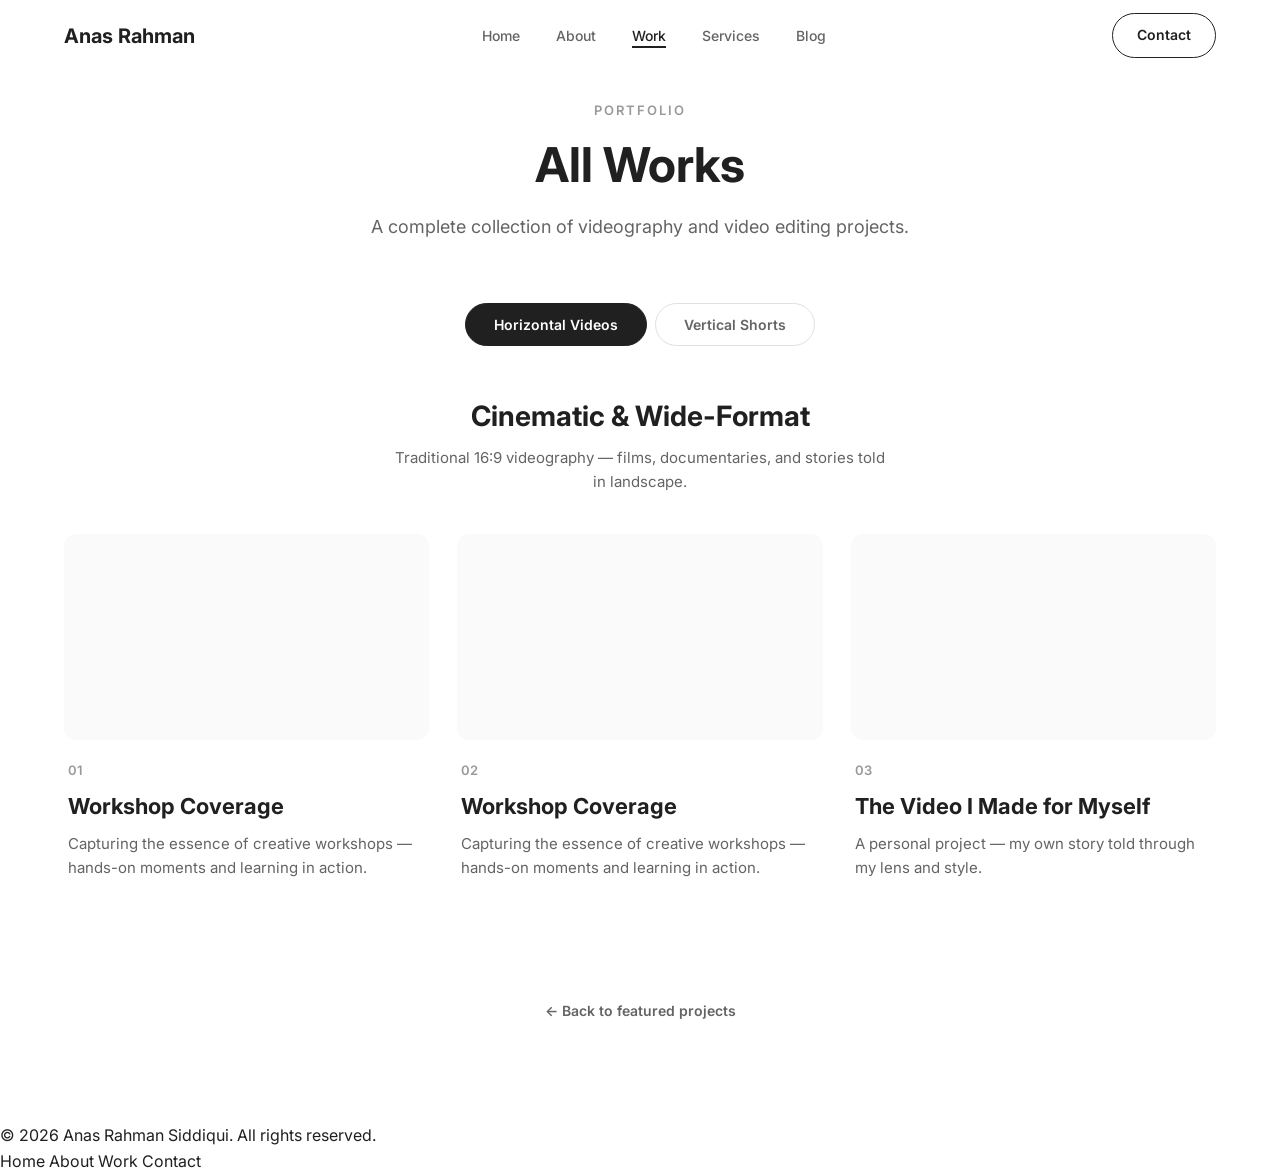
==== works.html @ f915d181 "fix: vertical shorts black bar — use exact 9:16 width from height" ====
<!DOCTYPE html>
<html lang="en">
<head>
  <meta charset="UTF-8">
  <meta name="viewport" content="width=device-width, initial-scale=1.0">
  <title>All Works — Anas Rahman Siddiqui</title>
  <meta name="description" content="Complete portfolio of Anas Rahman Siddiqui — videographer and video editor.">
  <link rel="preconnect" href="https://fonts.googleapis.com">
  <link rel="preconnect" href="https://fonts.gstatic.com" crossorigin>
  <link href="https://fonts.googleapis.com/css2?family=Inter:wght@400;500;600;700&display=swap" rel="stylesheet">
  <link rel="stylesheet" href="style.css">
  <style>
    /* Tabs */
    .works-tabs {
      display: flex;
      justify-content: center;
      gap: 8px;
      margin-bottom: 48px;
    }
    .works-tab {
      padding: 12px 28px;
      font-size: 14px;
      font-weight: 600;
      border: 1px solid var(--color-border);
      border-radius: var(--radius-pill);
      background: transparent;
      color: var(--color-secondary);
      cursor: pointer;
      transition: all var(--transition);
      font-family: var(--font-body);
    }
    .works-tab:hover {
      border-color: var(--color-primary);
      color: var(--color-primary);
    }
    .works-tab.active {
      background: var(--color-primary);
      border-color: var(--color-primary);
      color: var(--color-bg);
    }

    /* Category sections — hidden by default */
    .works-category-section {
      display: none;
    }
    .works-category-section.active {
      display: block;
    }

    /* Grid */
    .works-all-grid {
      max-width: var(--max-width);
      margin: 0 auto;
      padding: 0 24px;
      display: grid;
      grid-template-columns: repeat(3, 1fr);
      gap: 40px 28px;
      justify-items: center;
    }
    .works-all-grid .work-card {
      display: flex;
      flex-direction: column;
    }
    .works-all-grid .video-container {
      width: 100%;
    }
    .works-all-grid .video-container.video-vertical {
      width: auto;
      max-width: 100%;
    }
    .works-all-grid .video-vertical {
      max-height: 540px;
      width: calc(540px * 9 / 16);
    }
    .works-all-grid .video-vertical iframe {
      object-fit: fill !important;
      width: 100%;
    }
    .works-all-grid .video-horizontal {
      width: 100%;
    }

    /* Section header */
    .works-section-title {
      font-family: var(--font-heading);
      font-size: 28px;
      font-weight: 700;
      margin-bottom: 8px;
      text-align: center;
    }
    .works-section-desc {
      font-size: 15px;
      color: var(--color-secondary);
      margin-bottom: 40px;
      text-align: center;
      max-width: 500px;
      margin-left: auto;
      margin-right: auto;
    }

    /* Back link */
    .back-link {
      display: inline-flex;
      align-items: center;
      gap: 8px;
      font-size: 14px;
      font-weight: 600;
      color: var(--color-secondary);
      transition: color var(--transition);
    }
    .back-link:hover { color: var(--color-primary); }
    .works-back-wrapper { text-align: center; margin-top: 60px; }

    .reveal { opacity: 0; transform: translateY(24px); transition: all 0.6s ease; }
    .reveal.visible { opacity: 1; transform: translateY(0); }

    @media (max-width: 900px) {
      .works-all-grid { grid-template-columns: repeat(2, 1fr); }
    }
    @media (max-width: 560px) {
      .works-all-grid { grid-template-columns: 1fr; }
      .works-all-grid .video-vertical { max-height: 480px; width: calc(480px * 9 / 16); }
    }
  </style>
</head>
<body>

  <!-- Navigation -->
  <nav class="navbar" id="navbar">
    <div class="nav-container">
      <a href="index.html" class="logo">Anas Rahman</a>
      <ul class="nav-menu" id="navMenu">
        <li><a href="index.html#home" class="nav-link">Home</a></li>
        <li><a href="index.html#about" class="nav-link">About</a></li>
        <li><a href="index.html#works" class="nav-link active">Work</a></li>
        <li><a href="index.html#services" class="nav-link">Services</a></li>
        <li><a href="index.html#blog" class="nav-link">Blog</a></li>
      </ul>
      <a href="index.html#contact" class="nav-cta">Contact</a>
      <button class="nav-toggle" id="navToggle" aria-label="Toggle menu">
        <span></span><span></span><span></span>
      </button>
    </div>
  </nav>

  <!-- Works Page -->
  <section class="section">
    <div class="container">
      <div class="works-page-header reveal">
        <p class="section-label">Portfolio</p>
        <h2 class="section-title">All Works</h2>
        <p class="section-desc">A complete collection of videography and video editing projects.</p>
      </div>

      <!-- Tabs -->
      <div class="works-tabs reveal">
        <button class="works-tab active" data-tab="horizontal">Horizontal Videos</button>
        <button class="works-tab" data-tab="vertical">Vertical Shorts</button>
      </div>

      <!-- Category: Horizontal Videos -->
      <div class="works-category-section active" id="section-horizontal">
        <div class="works-section-title reveal">Cinematic &amp; Wide-Format</div>
        <p class="works-section-desc reveal">Traditional 16:9 videography — films, documentaries, and stories told in landscape.</p>

        <div class="works-all-grid">

          <!-- H1 — Workshop Coverage -->
          <div class="work-card reveal">
            <div class="video-container video-horizontal">
              <iframe src="https://www.youtube.com/embed/DW00xK0rSoQ?autoplay=0&rel=0" title="Workshop Coverage" frameborder="0" allow="accelerometer; autoplay; clipboard-write; encrypted-media; gyroscope; picture-in-picture" allowfullscreen></iframe>
            </div>
            <div class="work-meta">
              <p class="work-number">01</p>
              <h3 class="work-title">Workshop Coverage</h3>
              <p class="work-desc">Capturing the essence of creative workshops — hands-on moments and learning in action.</p>
            </div>
          </div>

          <!-- H2 — Workshop Coverage -->
          <div class="work-card reveal">
            <div class="video-container video-horizontal">
              <iframe src="https://www.youtube.com/embed/mkoUpYARO3Y?autoplay=0&rel=0" title="Workshop Coverage" frameborder="0" allow="accelerometer; autoplay; clipboard-write; encrypted-media; gyroscope; picture-in-picture" allowfullscreen></iframe>
            </div>
            <div class="work-meta">
              <p class="work-number">02</p>
              <h3 class="work-title">Workshop Coverage</h3>
              <p class="work-desc">Capturing the essence of creative workshops — hands-on moments and learning in action.</p>
            </div>
          </div>

          <!-- H3 — Myself -->
          <div class="work-card reveal">
            <div class="video-container video-horizontal">
              <iframe src="https://www.youtube.com/embed/28gtFXc-Je8?autoplay=0&rel=0" title="The Video I Made for Myself" frameborder="0" allow="accelerometer; autoplay; clipboard-write; encrypted-media; gyroscope; picture-in-picture" allowfullscreen></iframe>
            </div>
            <div class="work-meta">
              <p class="work-number">03</p>
              <h3 class="work-title">The Video I Made for Myself</h3>
              <p class="work-desc">A personal project — my own story told through my lens and style.</p>
            </div>
          </div>

        </div>
      </div>

      <!-- Category: Vertical Shorts -->
      <div class="works-category-section" id="section-vertical">
        <div class="works-section-title reveal">YouTube Shorts &amp; Reels</div>
        <p class="works-section-desc reveal">Quick, impactful vertical content — 9:16 format optimized for mobile and Shorts.</p>

        <div class="works-all-grid">

          <!-- S1 — Reviews Reel -->
          <div class="work-card reveal">
            <div class="video-container video-vertical">
              <iframe src="https://www.youtube.com/embed/zEVXGn4270s?autoplay=0&rel=0" title="Reviews Reel" frameborder="0" allow="accelerometer; autoplay; clipboard-write; encrypted-media; gyroscope; picture-in-picture" allowfullscreen></iframe>
            </div>
            <div class="work-meta">
              <p class="work-number">01</p>
              <h3 class="work-title">Reviews Reel</h3>
              <p class="work-desc">Quick-hit reviews — honest takes on gear, tools, and techniques in 60 seconds.</p>
            </div>
          </div>

          <!-- S2 — Reviews Reel -->
          <div class="work-card reveal">
            <div class="video-container video-vertical">
              <iframe src="https://www.youtube.com/embed/CBUQ7c25rzM?autoplay=0&rel=0" title="Reviews Reel" frameborder="0" allow="accelerometer; autoplay; clipboard-write; encrypted-media; gyroscope; picture-in-picture" allowfullscreen></iframe>
            </div>
            <div class="work-meta">
              <p class="work-number">02</p>
              <h3 class="work-title">Reviews Reel</h3>
              <p class="work-desc">Quick-hit reviews — honest takes on gear, tools, and techniques in 60 seconds.</p>
            </div>
          </div>

          <!-- S3 — Minimal Editing -->
          <div class="work-card reveal">
            <div class="video-container video-vertical">
              <iframe src="https://www.youtube.com/embed/Puwrz4b2Gc4?autoplay=0&rel=0" title="Minimal Editing" frameborder="0" allow="accelerometer; autoplay; clipboard-write; encrypted-media; gyroscope; picture-in-picture" allowfullscreen></iframe>
            </div>
            <div class="work-meta">
              <p class="work-number">03</p>
              <h3 class="work-title">Minimal Editing</h3>
              <p class="work-desc">Less is more — clean, minimal edits that let the visuals speak for themselves.</p>
            </div>
          </div>

          <!-- S4 — Minimal Editing -->
          <div class="work-card reveal">
            <div class="video-container video-vertical">
              <iframe src="https://www.youtube.com/embed/XI1FGnscoVo?autoplay=0&rel=0" title="Minimal Editing" frameborder="0" allow="accelerometer; autoplay; clipboard-write; encrypted-media; gyroscope; picture-in-picture" allowfullscreen></iframe>
            </div>
            <div class="work-meta">
              <p class="work-number">04</p>
              <h3 class="work-title">Minimal Editing</h3>
              <p class="work-desc">Less is more — clean, minimal edits that let the visuals speak for themselves.</p>
            </div>
          </div>

          <!-- S5 — Myself -->
          <div class="work-card reveal">
            <div class="video-container video-vertical">
              <iframe src="https://www.youtube.com/embed/gh7UGdHPQJs?autoplay=0&rel=0" title="The Video I Made for Myself" frameborder="0" allow="accelerometer; autoplay; clipboard-write; encrypted-media; gyroscope; picture-in-picture" allowfullscreen></iframe>
            </div>
            <div class="work-meta">
              <p class="work-number">05</p>
              <h3 class="work-title">The Video I Made for Myself</h3>
              <p class="work-desc">A personal project — my own story told through my lens and style.</p>
            </div>
          </div>

          <!-- S6 — Myself -->
          <div class="work-card reveal">
            <div class="video-container video-vertical">
              <iframe src="https://www.youtube.com/embed/VKpuMI4sp3k?autoplay=0&rel=0" title="The Video I Made for Myself" frameborder="0" allow="accelerometer; autoplay; clipboard-write; encrypted-media; gyroscope; picture-in-picture" allowfullscreen></iframe>
            </div>
            <div class="work-meta">
              <p class="work-number">06</p>
              <h3 class="work-title">The Video I Made for Myself</h3>
              <p class="work-desc">A personal project — my own story told through my lens and style.</p>
            </div>
          </div>

        </div>
      </div>

      <div class="works-back-wrapper reveal">
        <a href="index.html#works" class="back-link">← Back to featured projects</a>
      </div>
    </div>
  </section>

  <!-- Footer -->
  <footer class="footer">
    <div class="footer-container">
      <p class="footer-text">© 2026 Anas Rahman Siddiqui. All rights reserved.</p>
      <div class="footer-links">
        <a href="index.html#home">Home</a>
        <a href="index.html#about">About</a>
        <a href="index.html#works">Work</a>
        <a href="index.html#contact">Contact</a>
      </div>
    </div>
  </footer>

  <script>
    // Nav scroll effect
    const navbar = document.getElementById('navbar');
    window.addEventListener('scroll', () => {
      navbar.classList.toggle('scrolled', window.pageYOffset > 50);
    });

    // Mobile nav toggle
    const navToggle = document.getElementById('navToggle');
    const navMenu = document.getElementById('navMenu');
    if (navToggle) navToggle.addEventListener('click', () => navMenu.classList.toggle('open'));

    // Tabs
    const tabs = document.querySelectorAll('.works-tab');
    const sections = document.querySelectorAll('.works-category-section');

    tabs.forEach(tab => {
      tab.addEventListener('click', () => {
        const target = tab.getAttribute('data-tab');

        tabs.forEach(t => t.classList.remove('active'));
        tab.classList.add('active');

        sections.forEach(s => s.classList.remove('active'));
        document.getElementById('section-' + target).classList.add('active');
      });
    });

    // Scroll reveal
    const revealElements = document.querySelectorAll('.reveal');
    const revealObserver = new IntersectionObserver((entries) => {
      entries.forEach(entry => {
        if (entry.isIntersecting) entry.target.classList.add('visible');
      });
    }, { threshold: 0.1, rootMargin: '0px 0px -50px 0px' });
    revealElements.forEach(el => revealObserver.observe(el));
  </script>
</body>
</html>
---- style.css ----
/* ============================================
   DESIGN TOKENS
   ============================================ */
:root {
  --color-primary: #202020;
  --color-secondary: #646464;
  --color-muted: #999999;
  --color-border: #E0E0E0;
  --color-bg: #ffffff;
  --color-bg-alt: #FAFAFA;
  --font-heading: 'Inter', -apple-system, BlinkMacSystemFont, 'Segoe UI', sans-serif;
  --font-body: 'Inter', -apple-system, BlinkMacSystemFont, 'Segoe UI', sans-serif;
  --max-width: 1200px;
  --nav-height: 72px;
  --radius-pill: 60px;
  --radius-sm: 8px;
  --transition: 0.3s cubic-bezier(0.4, 0, 0.2, 1);
}

/* ============================================
   RESET
   ============================================ */
*, *::before, *::after {
  box-sizing: border-box;
  margin: 0;
  padding: 0;
}

html {
  scroll-behavior: smooth;
  -webkit-font-smoothing: antialiased;
  -moz-osx-font-smoothing: grayscale;
}

body {
  font-family: var(--font-body);
  font-size: 16px;
  line-height: 1.6;
  color: var(--color-primary);
  background: var(--color-bg);
}

img {
  max-width: 100%;
  height: auto;
  display: block;
}

a {
  color: inherit;
  text-decoration: none;
}

ul { list-style: none; }

/* ============================================
   UTILITY
   ============================================ */
.section {
  padding: 100px 0;
}

.section-label {
  font-size: 13px;
  font-weight: 600;
  letter-spacing: 2px;
  text-transform: uppercase;
  color: var(--color-muted);
  margin-bottom: 16px;
}

.section-title {
  font-family: var(--font-heading);
  font-size: clamp(32px, 5vw, 48px);
  font-weight: 700;
  line-height: 1.15;
  margin-bottom: 20px;
}

.section-desc {
  font-size: 18px;
  color: var(--color-secondary);
  max-width: 600px;
  line-height: 1.7;
}

/* ============================================
   BUTTONS
   ============================================ */
.btn-primary {
  display: inline-flex;
  align-items: center;
  padding: 14px 32px;
  background: var(--color-primary);
  color: var(--color-bg);
  font-family: var(--font-body);
  font-size: 15px;
  font-weight: 600;
  border: 1px solid var(--color-primary);
  border-radius: var(--radius-pill);
  cursor: pointer;
  transition: all var(--transition);
  text-decoration: none;
}

.btn-primary:hover {
  background: transparent;
  color: var(--color-primary);
}

/* ============================================
   NAVIGATION
   ============================================ */
.navbar {
  position: fixed;
  top: 0;
  left: 0;
  right: 0;
  z-index: 1000;
  height: var(--nav-height);
  background: rgba(255, 255, 255, 0.85);
  backdrop-filter: blur(20px);
  -webkit-backdrop-filter: blur(20px);
  border-bottom: 1px solid transparent;
  transition: all var(--transition);
}

.navbar.scrolled {
  border-bottom-color: var(--color-border);
  box-shadow: 0 1px 20px rgba(0, 0, 0, 0.06);
}

.nav-container {
  max-width: var(--max-width);
  margin: 0 auto;
  padding: 0 24px;
  height: 100%;
  display: flex;
  align-items: center;
  justify-content: space-between;
}

.logo {
  font-family: var(--font-heading);
  font-size: 20px;
  font-weight: 700;
  color: var(--color-primary);
}

.nav-menu {
  display: flex;
  gap: 36px;
}

.nav-link {
  font-size: 14px;
  font-weight: 500;
  color: var(--color-secondary);
  transition: color var(--transition);
  position: relative;
}

.nav-link::after {
  content: '';
  position: absolute;
  bottom: -4px;
  left: 0;
  width: 0;
  height: 2px;
  background: var(--color-primary);
  transition: width var(--transition);
}

.nav-link:hover,
.nav-link.active {
  color: var(--color-primary);
}

.nav-link.active::after,
.nav-link:hover::after {
  width: 100%;
}

.nav-cta {
  font-size: 14px;
  font-weight: 600;
  padding: 10px 24px;
  border: 1px solid var(--color-primary);
  border-radius: var(--radius-pill);
  transition: all var(--transition);
}

.nav-cta:hover {
  background: var(--color-primary);
  color: var(--color-bg);
}

.nav-toggle {
  display: none;
  flex-direction: column;
  gap: 5px;
  cursor: pointer;
  background: none;
  border: none;
  padding: 4px;
}

.nav-toggle span {
  width: 24px;
  height: 2px;
  background: var(--color-primary);
  transition: all var(--transition);
}

@media (max-width: 768px) {
  .nav-menu {
    display: none;
    position: absolute;
    top: var(--nav-height);
    left: 0;
    right: 0;
    flex-direction: column;
    background: var(--color-bg);
    padding: 24px;
    gap: 20px;
    border-bottom: 1px solid var(--color-border);
  }

  .nav-menu.open {
    display: flex;
  }

  .nav-toggle {
    display: flex;
  }
}

/* ============================================
   HERO
   ============================================ */
.hero {
  padding-top: calc(var(--nav-height) + 60px);
  padding-bottom: 80px;
}

.hero-container {
  max-width: var(--max-width);
  margin: 0 auto;
  padding: 0 24px;
  display: grid;
  grid-template-columns: 1fr 1fr;
  gap: 60px;
  align-items: center;
}

.hero-label {
  font-size: 13px;
  font-weight: 600;
  letter-spacing: 2px;
  text-transform: uppercase;
  color: var(--color-muted);
  margin-bottom: 24px;
}

.hero-title {
  font-family: var(--font-heading);
  font-size: clamp(36px, 5.5vw, 60px);
  font-weight: 700;
  line-height: 1.1;
  margin-bottom: 24px;
}

.hero-subtitle {
  font-size: 18px;
  color: var(--color-secondary);
  line-height: 1.7;
  max-width: 480px;
  margin-bottom: 36px;
}

.hero-visual {
  position: relative;
}

.hero-image-wrapper {
  border-radius: 16px;
  overflow: hidden;
  aspect-ratio: 4/5;
  position: relative;
}

.hero-image-wrapper img {
  width: 100%;
  height: 100%;
  object-fit: cover;
}

.social-proof {
  display: flex;
  align-items: center;
  gap: 16px;
  margin-top: 24px;
}

.avatars {
  display: flex;
}

.avatars img {
  width: 40px;
  height: 40px;
  border-radius: 50%;
  border: 3px solid var(--color-bg);
  margin-left: -12px;
  object-fit: cover;
}

.avatars img:first-child {
  margin-left: 0;
}

.proof-text {
  font-size: 14px;
  color: var(--color-secondary);
  font-weight: 500;
}

@media (max-width: 900px) {
  .hero-container {
    grid-template-columns: 1fr;
    gap: 40px;
  }

  .hero-visual {
    order: -1;
    max-width: 400px;
    margin: 0 auto;
  }
}

/* ============================================
   ABOUT
   ============================================ */
.about {
  background: var(--color-bg-alt);
}

.about-container {
  max-width: var(--max-width);
  margin: 0 auto;
  padding: 0 24px;
  display: grid;
  grid-template-columns: 1fr;
  gap: 40px;
  align-items: center;
  text-align: center;
}

.about-content {
  max-width: 800px;
  margin: 0 auto;
}

.about-stats {
  display: flex;
  gap: 48px;
  margin-top: 40px;
  padding-top: 40px;
  border-top: 1px solid var(--color-border);
  justify-content: center;
}

.stat-number {
  font-family: var(--font-heading);
  font-size: 40px;
  font-weight: 700;
  line-height: 1;
}

.stat-label {
  font-size: 14px;
  color: var(--color-secondary);
  margin-top: 6px;
}

@media (max-width: 900px) {
  .about-container {
    grid-template-columns: 1fr;
    gap: 40px;
  }

  .about-stats {
    gap: 24px;
  }
}

@media (max-width: 500px) {
  .about-stats {
    flex-direction: column;
    align-items: center;
  }
}

/* ============================================
   WORKS / PROJECTS
   ============================================ */
.works {
  padding: 100px 0;
}

.works-header {
  max-width: var(--max-width);
  margin: 0 auto;
  padding: 0 24px;
  display: flex;
  justify-content: space-between;
  align-items: flex-end;
  margin-bottom: 60px;
}

.works-featured {
  max-width: var(--max-width);
  margin: 0 auto;
  padding: 0 24px;
  display: flex;
  flex-direction: column;
  gap: 32px;
}

/* Row: two horizontal videos side by side */
.work-row-horizontal {
  display: grid;
  grid-template-columns: 1fr 1fr;
  gap: 32px;
}

/* Row: two vertical shorts side by side, same height */
.work-row-vertical {
  display: flex;
  justify-content: center;
  align-items: flex-start;
  gap: 32px;
  flex-wrap: wrap;
}

.work-row-vertical .work-card {
  display: flex;
  flex-direction: column;
  flex: 0 0 auto;
}

/* Ensure both vertical shorts are the same height */
.work-row-vertical .video-vertical {
  max-height: 500px;
  width: calc(500px * 9 / 16);
}

.work-row-vertical .work-meta {
  flex: 1;
  display: flex;
  flex-direction: column;
  justify-content: flex-start;
}

@media (max-width: 900px) {
  .work-row-horizontal {
    grid-template-columns: 1fr;
  }

  .work-row-vertical {
    flex-direction: column;
    align-items: center;
  }

  .work-row-vertical .video-vertical {
    max-height: 460px;
    width: calc(460px * 9 / 16);
  }
}

.work-card {
  cursor: default;
  transition: transform var(--transition);
}

.work-card:hover {
  transform: translateY(-4px);
}

.video-container {
  position: relative;
  border-radius: 12px;
  overflow: hidden;
  background: var(--color-bg-alt);
  margin-bottom: 20px;
}

.video-container video {
  width: 100%;
  height: 100%;
  object-fit: cover;
  border: none;
  display: block;
}

/* Horizontal video — 16:9 */
.video-horizontal {
  aspect-ratio: 16 / 9;
  width: 100%;
}

.video-horizontal iframe {
  width: 100%;
  height: 100%;
  object-fit: cover;
  border: none;
  display: block;
}

/* Vertical Short — 9:16 exact, no black bars */
.video-vertical {
  position: relative;
  max-height: 540px;
  width: calc(540px * 9 / 16);
  margin-left: auto;
  margin-right: auto;
}

.video-vertical iframe {
  width: 100%;
  height: 100%;
  object-fit: fill !important;
  border: none;
  display: block;
}

.work-meta {
  padding: 0 4px;
}

.work-number {
  font-size: 13px;
  font-weight: 600;
  color: var(--color-muted);
  margin-bottom: 8px;
}

.work-title {
  font-family: var(--font-heading);
  font-size: 22px;
  font-weight: 700;
  margin-bottom: 8px;
}

.work-desc {
  font-size: 15px;
  color: var(--color-secondary);
  line-height: 1.6;
}

.work-link {
  display: inline-flex;
  align-items: center;
  gap: 6px;
  font-size: 14px;
  font-weight: 600;
  transition: gap var(--transition);
}

.work-link:hover {
  gap: 12px;
}

@media (max-width: 768px) {
  .works-featured {
    grid-template-columns: 1fr;
  }

  .works-header {
    flex-direction: column;
    align-items: flex-start;
    gap: 16px;
  }

  .video-vertical {
    max-height: 460px;
    min-width: 240px;
  }
}

/* ============================================
   WORKS PAGE (all projects)
   ============================================ */
.works-page-header {
  text-align: center;
  margin-bottom: 60px;
}

.works-page-header .section-desc {
  margin: 0 auto;
}

.works-all-grid {
  max-width: var(--max-width);
  margin: 0 auto;
  padding: 0 24px;
  display: grid;
  grid-template-columns: repeat(3, 1fr);
  gap: 40px 28px;
}

.works-all-grid .work-card {
  display: flex;
  flex-direction: column;
}

.works-all-grid .video-container {
  width: 100%;
}

.works-all-grid .video-vertical {
  max-height: 480px;
  min-width: 220px;
}

.back-link {
  display: inline-flex;
  align-items: center;
  gap: 8px;
  font-size: 14px;
  font-weight: 600;
  margin-top: 60px;
  color: var(--color-secondary);
  transition: color var(--transition);
}

.back-link:hover {
  color: var(--color-primary);
}

.works-back-wrapper {
  text-align: center;
}

@media (max-width: 900px) {
  .works-all-grid {
    grid-template-columns: repeat(2, 1fr);
  }
}

@media (max-width: 560px) {
  .works-all-grid {
    grid-template-columns: 1fr;
  }

  .works-all-grid .video-vertical {
    max-height: 420px;
    min-width: 200px;
  }
}

/* ============================================
   SERVICES
   ============================================ */
.services {
  background: var(--color-bg-alt);
  padding: 100px 0;
}

.services-header {
  max-width: var(--max-width);
  margin: 0 auto;
  padding: 0 24px;
  text-align: center;
  margin-bottom: 60px;
}

.services-header .section-desc {
  margin: 0 auto;
}

.services-grid {
  max-width: var(--max-width);
  margin: 0 auto;
  padding: 0 24px;
  display: grid;
  grid-template-columns: repeat(4, 1fr);
  gap: 24px;
}

.service-card {
  padding: 36px 28px;
  border: 1px solid var(--color-border);
  border-radius: 16px;
  transition: all var(--transition);
}

.service-card:hover {
  border-color: var(--color-primary);
  box-shadow: 0 4px 24px rgba(0, 0, 0, 0.06);
}

.service-number {
  font-family: var(--font-heading);
  font-size: 14px;
  font-weight: 700;
  color: var(--color-muted);
  margin-bottom: 20px;
}

.service-title {
  font-family: var(--font-heading);
  font-size: 20px;
  font-weight: 700;
  margin-bottom: 12px;
}

.service-desc {
  font-size: 14px;
  color: var(--color-secondary);
  line-height: 1.7;
}

@media (max-width: 900px) {
  .services-grid {
    grid-template-columns: repeat(2, 1fr);
  }
}

@media (max-width: 500px) {
  .services-grid {
    grid-template-columns: 1fr;
  }
/* ============================================
   CHANNELS
   ============================================ */
.channels {
  padding: 100px 0;
}

.channels-header {
  max-width: var(--max-width);
  margin: 0 auto;
  padding: 0 24px;
  text-align: center;
  margin-bottom: 60px;
}

.channels-header .section-desc {
  margin: 0 auto;
}

.channels-grid {
  max-width: var(--max-width);
  margin: 0 auto;
  padding: 0 24px;
  display: grid;
  grid-template-columns: repeat(3, 1fr);
  gap: 28px;
}

.channel-card {
  display: block;
  padding: 36px 28px;
  border: 1px solid var(--color-border);
  border-radius: 16px;
  text-align: center;
  transition: all 0.35s cubic-bezier(0.25, 0.46, 0.45, 0.94);
  cursor: pointer;
  text-decoration: none;
  color: inherit;
}

.channel-card:hover {
  transform: translateY(-8px);
  box-shadow: 0 20px 50px rgba(0, 0, 0, 0.1);
  border-color: var(--color-primary);
}

.channel-icon {
  font-size: 40px;
  margin-bottom: 20px;
  line-height: 1;
}

.channel-title {
  font-family: var(--font-heading);
  font-size: 20px;
  font-weight: 700;
  margin-bottom: 10px;
}

.channel-desc {
  font-size: 14px;
  color: var(--color-secondary);
  line-height: 1.6;
}

@media (max-width: 900px) {
  .channels-grid {
    grid-template-columns: 1fr;
    max-width: 480px;
    margin: 0 auto;
  }
}

/* ============================================
   CONTACT
   ============================================ */
.contact {
  background: var(--color-bg-alt);
  padding: 100px 0;
}

.contact-container {
  max-width: var(--max-width);
  margin: 0 auto;
  padding: 0 24px;
  display: grid;
  grid-template-columns: 1fr 1fr;
  gap: 80px;
  align-items: center;
}

.contact-info h2 {
  font-family: var(--font-heading);
  font-size: clamp(32px, 4vw, 44px);
  font-weight: 700;
  line-height: 1.2;
  margin-bottom: 24px;
}

.contact-details {
  margin-top: 40px;
  display: flex;
  flex-direction: column;
  gap: 20px;
}

.contact-item {
  display: flex;
  align-items: center;
  gap: 16px;
}

.contact-icon {
  width: 44px;
  height: 44px;
  border-radius: 50%;
  background: var(--color-primary);
  color: var(--color-bg);
  display: flex;
  align-items: center;
  justify-content: center;
  font-size: 18px;
  flex-shrink: 0;
}

.contact-text {
  font-size: 15px;
  color: var(--color-secondary);
}

.contact-form {
  display: flex;
  flex-direction: column;
  gap: 20px;
}

.form-input {
  padding: 16px 24px;
  border: 1px solid var(--color-border);
  border-radius: var(--radius-pill);
  font-family: var(--font-body);
  font-size: 15px;
  background: var(--color-bg);
  transition: border-color var(--transition);
  outline: none;
}

.form-input:focus {
  border-color: var(--color-primary);
}

.form-textarea {
  border-radius: 24px;
  resize: vertical;
  min-height: 120px;
}

@media (max-width: 900px) {
  .contact-container {
    grid-template-columns: 1fr;
    gap: 40px;
  }
}

/* ============================================
   FOOTER
   ============================================ */
.footer {
  padding: 40px 0;
  border-top: 1px solid var(--color-border);
}

.footer-container {
  max-width: var(--max-width);
  margin: 0 auto;
  padding: 0 24px;
  display: flex;
  justify-content: space-between;
  align-items: center;
}

.footer-text {
  font-size: 14px;
  color: var(--color-muted);
}

.footer-links {
  display: flex;
  gap: 24px;
}

.footer-links a {
  font-size: 14px;
  color: var(--color-secondary);
  transition: color var(--transition);
}

.footer-links a:hover {
  color: var(--color-primary);
}

/* ============================================
   VIDEO MODAL
   ============================================ */
.video-modal {
  position: fixed;
  inset: 0;
  z-index: 9999;
  background: rgba(0, 0, 0, 0.9);
  display: flex;
  align-items: center;
  justify-content: center;
  opacity: 0;
  visibility: hidden;
  transition: all 0.3s ease;
}

.video-modal.open {
  opacity: 1;
  visibility: visible;
}

.video-modal-content {
  width: 90%;
  max-width: 900px;
  aspect-ratio: 16/9;
  position: relative;
}

.video-modal-content iframe {
  width: 100%;
  height: 100%;
  border: none;
  border-radius: 8px;
}

.video-modal-close {
  position: absolute;
  top: -44px;
  right: 0;
  background: none;
  border: none;
  color: white;
  font-size: 28px;
  cursor: pointer;
  padding: 8px;
  line-height: 1;
}

.video-modal-close:hover {
  opacity: 0.7;
}

/* ============================================
   SCROLL ANIMATION SYSTEM
   ============================================ */

/* Base reveal — opacity only (bidirectional) */
.reveal {
  opacity: 0;
  transition: opacity 0.9s cubic-bezier(0.25, 0.46, 0.45, 0.94);
}

.reveal.visible {
  opacity: 1;
}

/* Fade from left — opacity only */
.reveal-left {
  opacity: 0;
  transition: opacity 0.9s cubic-bezier(0.25, 0.46, 0.45, 0.94);
}

.reveal-left.visible {
  opacity: 1;
}

/* Fade from right — opacity only */
.reveal-right {
  opacity: 0;
  transition: opacity 0.9s cubic-bezier(0.25, 0.46, 0.45, 0.94);
}

.reveal-right.visible {
  opacity: 1;
}

/* Scale up — for work cards */
.reveal-scale {
  opacity: 0;
  transform: scale(0.85) translateY(30px);
  transition: opacity 0.8s cubic-bezier(0.25, 0.46, 0.45, 0.94),
              transform 0.8s cubic-bezier(0.25, 0.46, 0.45, 0.94);
}

.reveal-scale.visible {
  opacity: 1;
  transform: scale(1) translateY(0);
}

/* Blur reveal — for text sections */
.reveal-blur {
  opacity: 0;
  filter: blur(12px);
  transform: translateY(20px);
  transition: opacity 1s cubic-bezier(0.25, 0.46, 0.45, 0.94),
              filter 1s cubic-bezier(0.25, 0.46, 0.45, 0.94),
              transform 1s cubic-bezier(0.25, 0.46, 0.45, 0.94);
}

.reveal-blur.visible {
  opacity: 1;
  filter: blur(0);
  transform: translateY(0);
}

/* Rotate reveal — for service cards */
.reveal-rotate {
  opacity: 0;
  transform: perspective(800px) rotateX(10deg) translateY(40px);
  transition: opacity 0.8s cubic-bezier(0.25, 0.46, 0.45, 0.94),
              transform 0.8s cubic-bezier(0.25, 0.46, 0.45, 0.94);
}

.reveal-rotate.visible {
  opacity: 1;
  transform: perspective(800px) rotateX(0) translateY(0);
}

/* Stagger delay utility */
.delay-1 { transition-delay: 0.1s; }
.delay-2 { transition-delay: 0.2s; }
.delay-3 { transition-delay: 0.3s; }
.delay-4 { transition-delay: 0.4s; }
.delay-5 { transition-delay: 0.5s; }
.delay-6 { transition-delay: 0.6s; }

/* ============================================
   PARALLAX
   ============================================ */
.parallax-section {
  position: relative;
  overflow: hidden;
}

.parallax-bg {
  position: absolute;
  inset: 0;
}

/* Hero parallax floating shapes — disabled, no motion */
.hero-parallax-shapes {
  position: absolute;
  inset: 0;
  pointer-events: none;
  overflow: hidden;
  display: none;
}

.hero-shape {
  position: absolute;
  border-radius: 50%;
  opacity: 0.03;
  background: var(--color-primary);
}

.hero-shape-1 {
  width: 500px;
  height: 500px;
  top: -150px;
  right: -150px;
}

.hero-shape-2 {
  width: 350px;
  height: 350px;
  bottom: -80px;
  left: -100px;
}

.hero-shape-3 {
  width: 250px;
  height: 250px;
  top: 30%;
  right: 15%;
}

.hero-shape-4 {
  width: 180px;
  height: 180px;
  bottom: 20%;
  left: 30%;
}

/* ============================================
   SMOOTH SECTION TRANSITIONS
   ============================================ */
.section {
  position: relative;
}

/* About section subtle parallax image */
.about-image-wrapper {
  overflow: hidden;
  border-radius: 16px;
}

.about-image-wrapper img {
  transition: transform 0.15s linear;
}

/* Work card hover lift */
.work-card {
  transition: transform 0.35s cubic-bezier(0.25, 0.46, 0.45, 0.94),
              box-shadow 0.35s cubic-bezier(0.25, 0.46, 0.45, 0.94);
}

.work-card:hover {
  transform: translateY(-10px);
  box-shadow: 0 20px 50px rgba(0, 0, 0, 0.1);
}

/* Service card hover */
.service-card {
  transition: all 0.35s cubic-bezier(0.25, 0.46, 0.45, 0.94);
}

.service-card:hover {
  transform: translateY(-6px);
  box-shadow: 0 12px 36px rgba(0, 0, 0, 0.08);
  border-color: var(--color-primary);
}

/* Navbar hide/show on scroll */
.navbar {
  transition: transform 0.4s cubic-bezier(0.25, 0.46, 0.45, 0.94),
              background 0.3s ease,
              border-color 0.3s ease,
              box-shadow 0.3s ease;
}

.navbar.hidden {
  transform: translateY(-100%);
}

/* Scroll progress bar */
.scroll-progress {
  position: fixed;
  top: 0;
  left: 0;
  height: 2px;
  background: linear-gradient(90deg, var(--color-primary), #555);
  z-index: 10001;
  transition: width 0.1s linear;
  width: 0%;
}

/* Magnetic hover effect on CTA buttons */
.btn-primary,
.btn-outline {
  transition: all 0.3s cubic-bezier(0.25, 0.46, 0.45, 0.94);
}

.btn-primary:hover {
  transform: translateY(-3px);
  box-shadow: 0 10px 30px rgba(32, 32, 32, 0.2);
}

.btn-outline:hover {
  transform: translateY(-3px);
}

/* Contact form input focus animation */
.form-input {
  transition: border-color 0.3s ease, box-shadow 0.3s ease, transform 0.3s ease;
}

.form-input:focus {
  border-color: var(--color-primary);
  box-shadow: 0 0 0 4px rgba(32, 32, 32, 0.06);
  transform: translateY(-2px);
}

/* Footer link animation */
.footer-links a {
  position: relative;
  display: inline-block;
  transition: transform 0.3s ease;
}

.footer-links a:hover {
  transform: translateX(4px);
}

.footer-links a::after {
  content: '';
  position: absolute;
  bottom: -2px;
  left: 0;
  width: 0;
  height: 1px;
  background: var(--color-primary);
  transition: width 0.3s ease;
}

.footer-links a:hover::after {
  width: 100%;
}

/* Section divider animation */
.section-divider {
  width: 0;
  height: 1px;
  background: var(--color-border);
  margin: 0 auto;
  transition: width 1.2s cubic-bezier(0.25, 0.46, 0.45, 0.94);
}

.section-divider.visible {
  width: 80px;
}

/* Blog card hover */
.blog-card {
  transition: transform 0.35s cubic-bezier(0.25, 0.46, 0.45, 0.94),
              box-shadow 0.35s cubic-bezier(0.25, 0.46, 0.45, 0.94);
}

.blog-card:hover {
  transform: translateY(-6px);
  box-shadow: 0 16px 40px rgba(0, 0, 0, 0.08);
}

/* Stat counter animation */
.stat-number {
  display: inline-block;
  transition: transform 0.5s cubic-bezier(0.25, 0.46, 0.45, 0.94);
}

.stat:hover .stat-number {
  transform: scale(1.05);
}
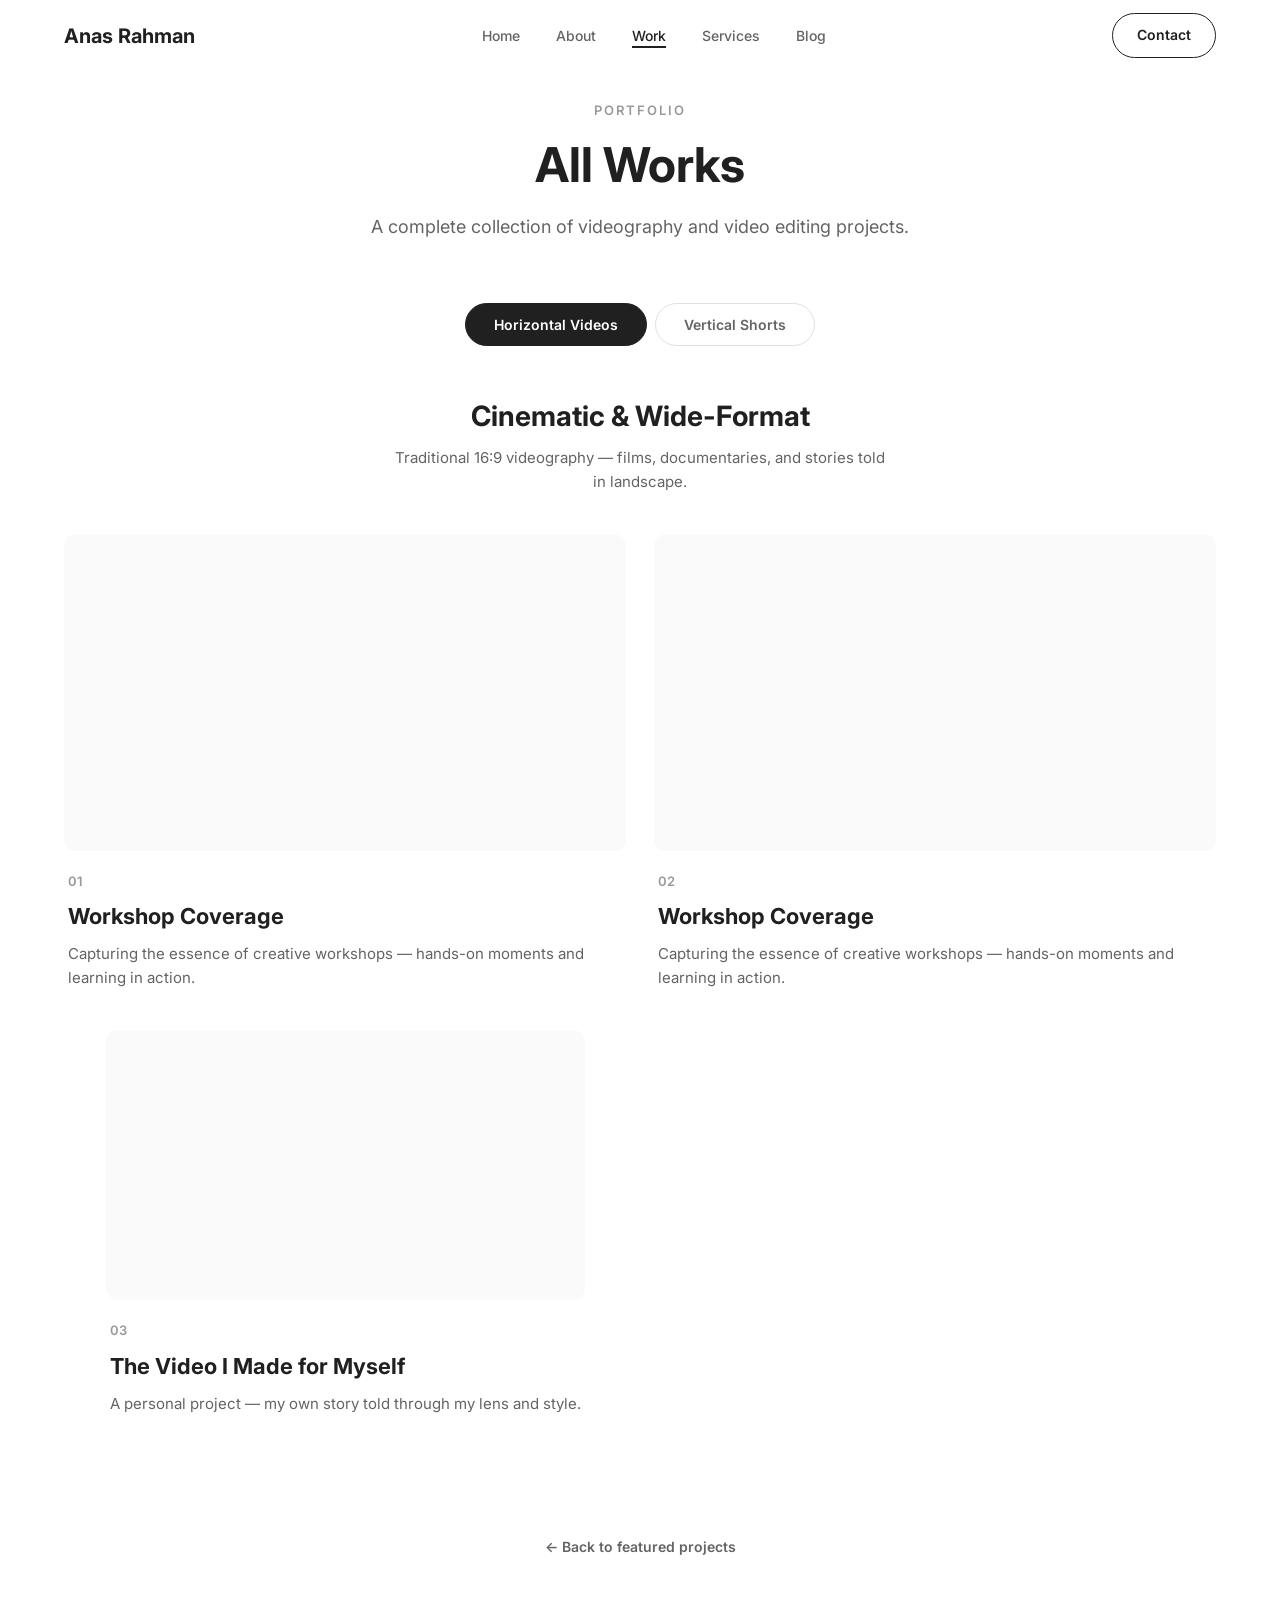
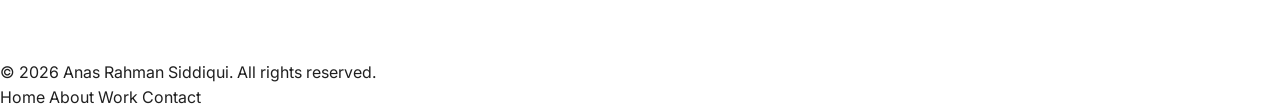
==== commit aace1666: "fix: works page shorts — fixed 304px width, align-items start, flex shrink 0" ====
--- a/works.html
+++ b/works.html
@@ -53,9 +53,10 @@
       margin: 0 auto;
       padding: 0 24px;
       display: grid;
-      grid-template-columns: repeat(3, 1fr);
+      grid-template-columns: repeat(2, 1fr);
       gap: 40px 28px;
       justify-items: center;
+      align-items: start;
     }
     .works-all-grid .work-card {
       display: flex;
@@ -65,16 +66,25 @@
       width: 100%;
     }
     .works-all-grid .video-container.video-vertical {
-      width: auto;
+      width: 304px;
       max-width: 100%;
+      height: 540px;
+      flex: 0 0 304px;
+    }
+    .works-all-grid .video-container.video-vertical iframe {
+      width: 100%;
+      height: 100%;
+      object-fit: fill;
     }
     .works-all-grid .video-vertical {
-      max-height: 540px;
+      height: 540px;
       width: calc(540px * 9 / 16);
+      flex-shrink: 0;
     }
     .works-all-grid .video-vertical iframe {
-      object-fit: fill !important;
+      object-fit: fill;
       width: 100%;
+      height: 100%;
     }
     .works-all-grid .video-horizontal {
       width: 100%;
@@ -114,12 +124,13 @@
     .reveal { opacity: 0; transform: translateY(24px); transition: all 0.6s ease; }
     .reveal.visible { opacity: 1; transform: translateY(0); }
 
-    @media (max-width: 900px) {
-      .works-all-grid { grid-template-columns: repeat(2, 1fr); }
-    }
-    @media (max-width: 560px) {
+    @media (max-width: 700px) {
       .works-all-grid { grid-template-columns: 1fr; }
-      .works-all-grid .video-vertical { max-height: 480px; width: calc(480px * 9 / 16); }
+      .works-all-grid .video-container.video-vertical {
+        height: 480px;
+        width: 270px;
+        flex: 0 0 270px;
+      }
     }
   </style>
 </head>
--- a/style.css
+++ b/style.css
@@ -451,7 +451,7 @@
 
 /* Ensure both vertical shorts are the same height */
 .work-row-vertical .video-vertical {
-  max-height: 500px;
+  height: 500px;
   width: calc(500px * 9 / 16);
 }
 
@@ -473,7 +473,7 @@
   }
 
   .work-row-vertical .video-vertical {
-    max-height: 460px;
+    height: 460px;
     width: calc(460px * 9 / 16);
   }
 }
@@ -520,16 +520,17 @@
 /* Vertical Short — 9:16 exact, no black bars */
 .video-vertical {
   position: relative;
-  max-height: 540px;
+  height: 540px;
   width: calc(540px * 9 / 16);
   margin-left: auto;
   margin-right: auto;
+  flex-shrink: 0;
 }
 
 .video-vertical iframe {
   width: 100%;
   height: 100%;
-  object-fit: fill !important;
+  object-fit: fill;
   border: none;
   display: block;
 }
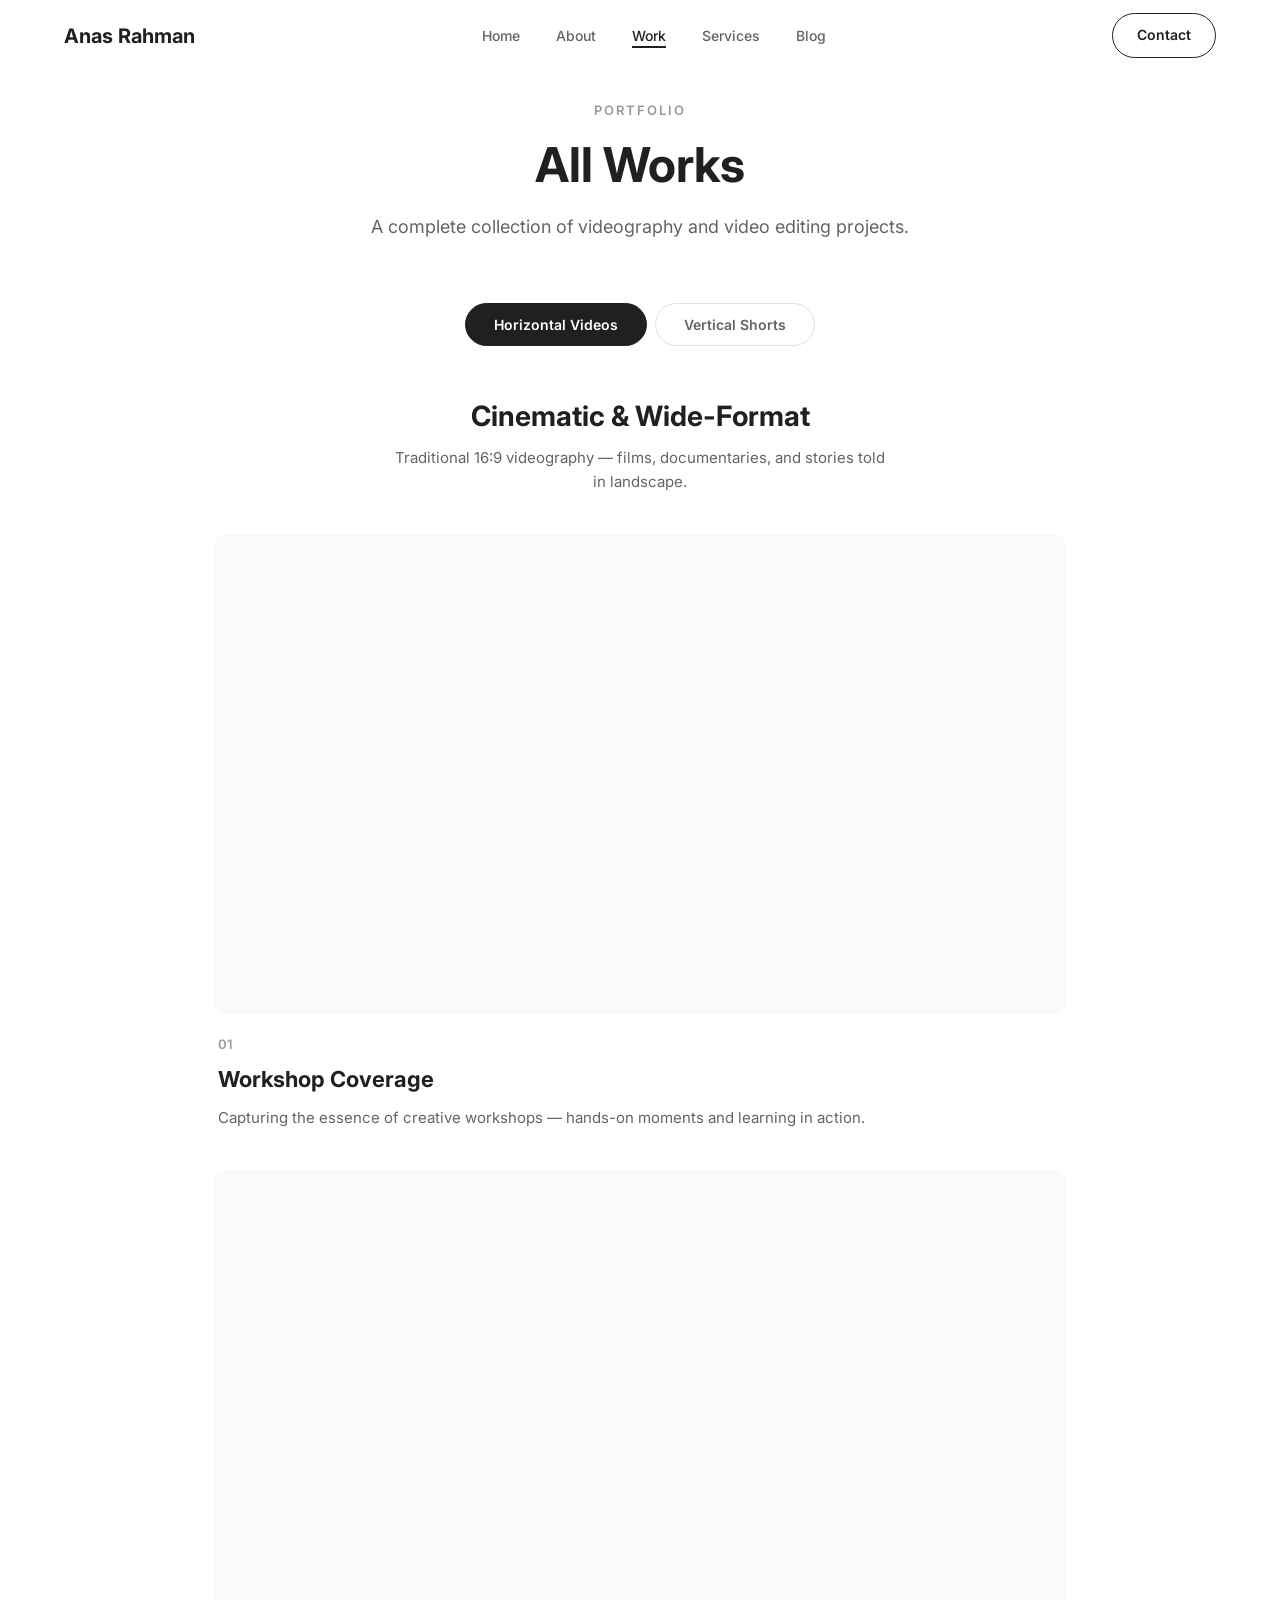
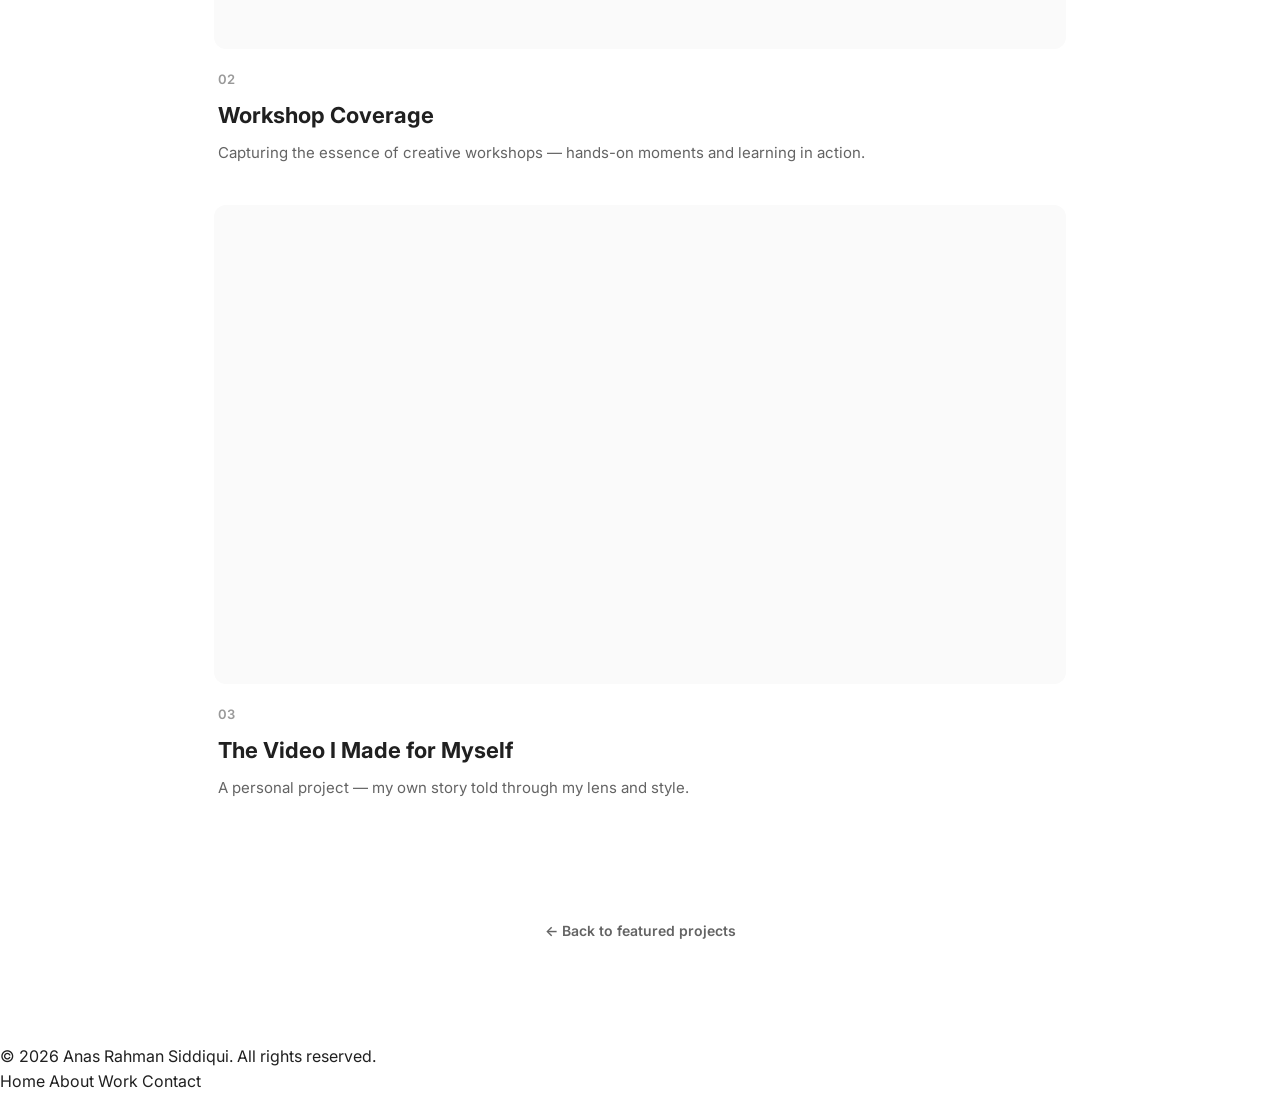
==== commit daf9057a: "fix: horizontal videos full-width, separate from vertical grid" ====
--- a/works.html
+++ b/works.html
@@ -47,7 +47,7 @@
       display: block;
     }
 
-    /* Grid */
+    /* Grid — default 2 columns for vertical shorts */
     .works-all-grid {
       max-width: var(--max-width);
       margin: 0 auto;
@@ -58,34 +58,26 @@
       justify-items: center;
       align-items: start;
     }
+    .works-all-horizontal {
+      grid-template-columns: 1fr;
+      max-width: 900px;
+    }
     .works-all-grid .work-card {
       display: flex;
       flex-direction: column;
+      width: 100%;
+    }
+    .works-all-horizontal .work-card {
+      width: 100%;
     }
     .works-all-grid .video-container {
+      /* width set per video type */
+    }
+    .works-all-grid .video-container.video-horizontal {
       width: 100%;
     }
-    .works-all-grid .video-container.video-vertical {
-      width: 304px;
-      max-width: 100%;
-      height: 540px;
-      flex: 0 0 304px;
-    }
-    .works-all-grid .video-container.video-vertical iframe {
-      width: 100%;
-      height: 100%;
-      object-fit: fill;
-    }
-    .works-all-grid .video-vertical {
-      height: 540px;
-      width: calc(540px * 9 / 16);
-      flex-shrink: 0;
-    }
-    .works-all-grid .video-vertical iframe {
-      object-fit: fill;
-      width: 100%;
-      height: 100%;
-    }
+
+
     .works-all-grid .video-horizontal {
       width: 100%;
     }
@@ -124,14 +116,7 @@
     .reveal { opacity: 0; transform: translateY(24px); transition: all 0.6s ease; }
     .reveal.visible { opacity: 1; transform: translateY(0); }
 
-    @media (max-width: 700px) {
-      .works-all-grid { grid-template-columns: 1fr; }
-      .works-all-grid .video-container.video-vertical {
-        height: 480px;
-        width: 270px;
-        flex: 0 0 270px;
-      }
-    }
+
   </style>
 </head>
 <body>
@@ -174,7 +159,7 @@
         <div class="works-section-title reveal">Cinematic &amp; Wide-Format</div>
         <p class="works-section-desc reveal">Traditional 16:9 videography — films, documentaries, and stories told in landscape.</p>
 
-        <div class="works-all-grid">
+        <div class="works-all-grid works-all-horizontal">
 
           <!-- H1 — Workshop Coverage -->
           <div class="work-card reveal">
@@ -220,7 +205,7 @@
         <div class="works-section-title reveal">YouTube Shorts &amp; Reels</div>
         <p class="works-section-desc reveal">Quick, impactful vertical content — 9:16 format optimized for mobile and Shorts.</p>
 
-        <div class="works-all-grid">
+        <div class="work-row-vertical">
 
           <!-- S1 — Reviews Reel -->
           <div class="work-card reveal">
@@ -246,55 +231,57 @@
             </div>
           </div>
 
-          <!-- S3 — Minimal Editing -->
-          <div class="work-card reveal">
-            <div class="video-container video-vertical">
-              <iframe src="https://www.youtube.com/embed/Puwrz4b2Gc4?autoplay=0&rel=0" title="Minimal Editing" frameborder="0" allow="accelerometer; autoplay; clipboard-write; encrypted-media; gyroscope; picture-in-picture" allowfullscreen></iframe>
+          <!-- S3 — Reviews Reel -->
+          <div class="work-card reveal">
+            <div class="video-container video-vertical">
+              <iframe src="https://www.youtube.com/embed/Puwrz4b2Gc4?autoplay=0&rel=0" title="Reviews Reel" frameborder="0" allow="accelerometer; autoplay; clipboard-write; encrypted-media; gyroscope; picture-in-picture" allowfullscreen></iframe>
             </div>
             <div class="work-meta">
               <p class="work-number">03</p>
-              <h3 class="work-title">Minimal Editing</h3>
-              <p class="work-desc">Less is more — clean, minimal edits that let the visuals speak for themselves.</p>
-            </div>
-          </div>
-
-          <!-- S4 — Minimal Editing -->
-          <div class="work-card reveal">
-            <div class="video-container video-vertical">
-              <iframe src="https://www.youtube.com/embed/XI1FGnscoVo?autoplay=0&rel=0" title="Minimal Editing" frameborder="0" allow="accelerometer; autoplay; clipboard-write; encrypted-media; gyroscope; picture-in-picture" allowfullscreen></iframe>
+              <h3 class="work-title">Reviews Reel</h3>
+              <p class="work-desc">Quick-hit reviews — honest takes on gear, tools, and techniques in 60 seconds.</p>
+            </div>
+          </div>
+
+          <!-- S4 — Code With SK -->
+          <div class="work-card reveal">
+            <div class="video-container video-vertical">
+              <iframe src="https://www.youtube.com/embed/XI1FGnghscoVo?autoplay=0&rel=0" title="Code With SK" frameborder="0" allow="accelerometer; autoplay; clipboard-write; encrypted-media; gyroscope; picture-in-picture" allowfullscreen></iframe>
             </div>
             <div class="work-meta">
               <p class="work-number">04</p>
-              <h3 class="work-title">Minimal Editing</h3>
-              <p class="work-desc">Less is more — clean, minimal edits that let the visuals speak for themselves.</p>
-            </div>
-          </div>
-
-          <!-- S5 — Myself -->
-          <div class="work-card reveal">
-            <div class="video-container video-vertical">
-              <iframe src="https://www.youtube.com/embed/gh7UGdHPQJs?autoplay=0&rel=0" title="The Video I Made for Myself" frameborder="0" allow="accelerometer; autoplay; clipboard-write; encrypted-media; gyroscope; picture-in-picture" allowfullscreen></iframe>
+              <h3 class="work-title">Code With SK</h3>
+              <p class="work-desc">Freelance work — edited and produced content for CS with SK's computer science channel.</p>
+            </div>
+          </div>
+
+          <!-- S5 — Code With SK -->
+          <div class="work-card reveal">
+            <div class="video-container video-vertical">
+              <iframe src="https://www.youtube.com/embed/gh7UGdHPQJs?autoplay=0&rel=0" title="Code With SK" frameborder="0" allow="accelerometer; autoplay; clipboard-write; encrypted-media; gyroscope; picture-in-picture" allowfullscreen></iframe>
             </div>
             <div class="work-meta">
               <p class="work-number">05</p>
-              <h3 class="work-title">The Video I Made for Myself</h3>
-              <p class="work-desc">A personal project — my own story told through my lens and style.</p>
-            </div>
-          </div>
-
-          <!-- S6 — Myself -->
-          <div class="work-card reveal">
-            <div class="video-container video-vertical">
-              <iframe src="https://www.youtube.com/embed/VKpuMI4sp3k?autoplay=0&rel=0" title="The Video I Made for Myself" frameborder="0" allow="accelerometer; autoplay; clipboard-write; encrypted-media; gyroscope; picture-in-picture" allowfullscreen></iframe>
+              <h3 class="work-title">Code With SK</h3>
+              <p class="work-desc">Freelance work — edited and produced content for CS with SK's computer science channel.</p>
+            </div>
+          </div>
+
+          <!-- S6 — Code With SK -->
+          <div class="work-card reveal">
+            <div class="video-container video-vertical">
+              <iframe src="https://www.youtube.com/embed/VKpuMI4sp3k?autoplay=0&rel=0" title="Code With SK" frameborder="0" allow="accelerometer; autoplay; clipboard-write; encrypted-media; gyroscope; picture-in-picture" allowfullscreen></iframe>
             </div>
             <div class="work-meta">
               <p class="work-number">06</p>
-              <h3 class="work-title">The Video I Made for Myself</h3>
-              <p class="work-desc">A personal project — my own story told through my lens and style.</p>
+              <h3 class="work-title">Code With SK</h3>
+              <p class="work-desc">Freelance work — edited and produced content for CS with SK's computer science channel.</p>
             </div>
           </div>
 
         </div>
+
+      </div>
       </div>
 
       <div class="works-back-wrapper reveal">
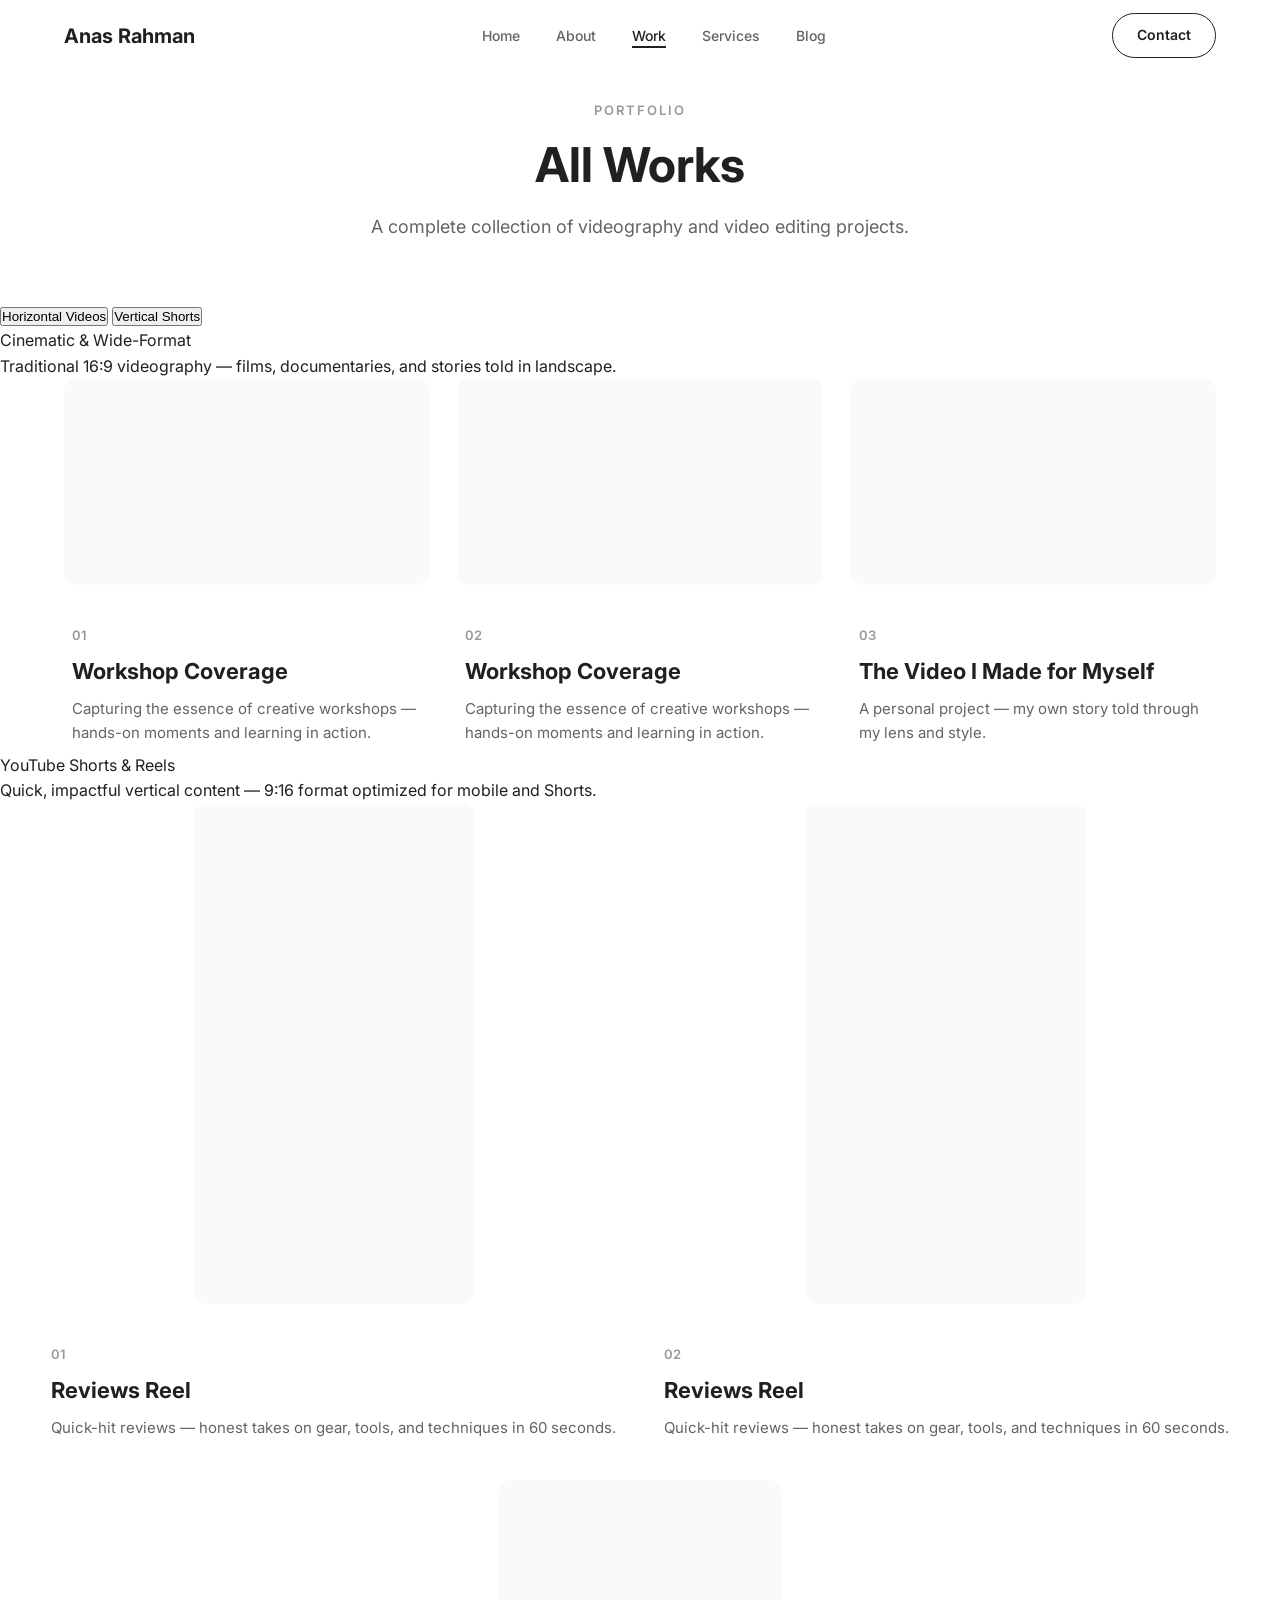
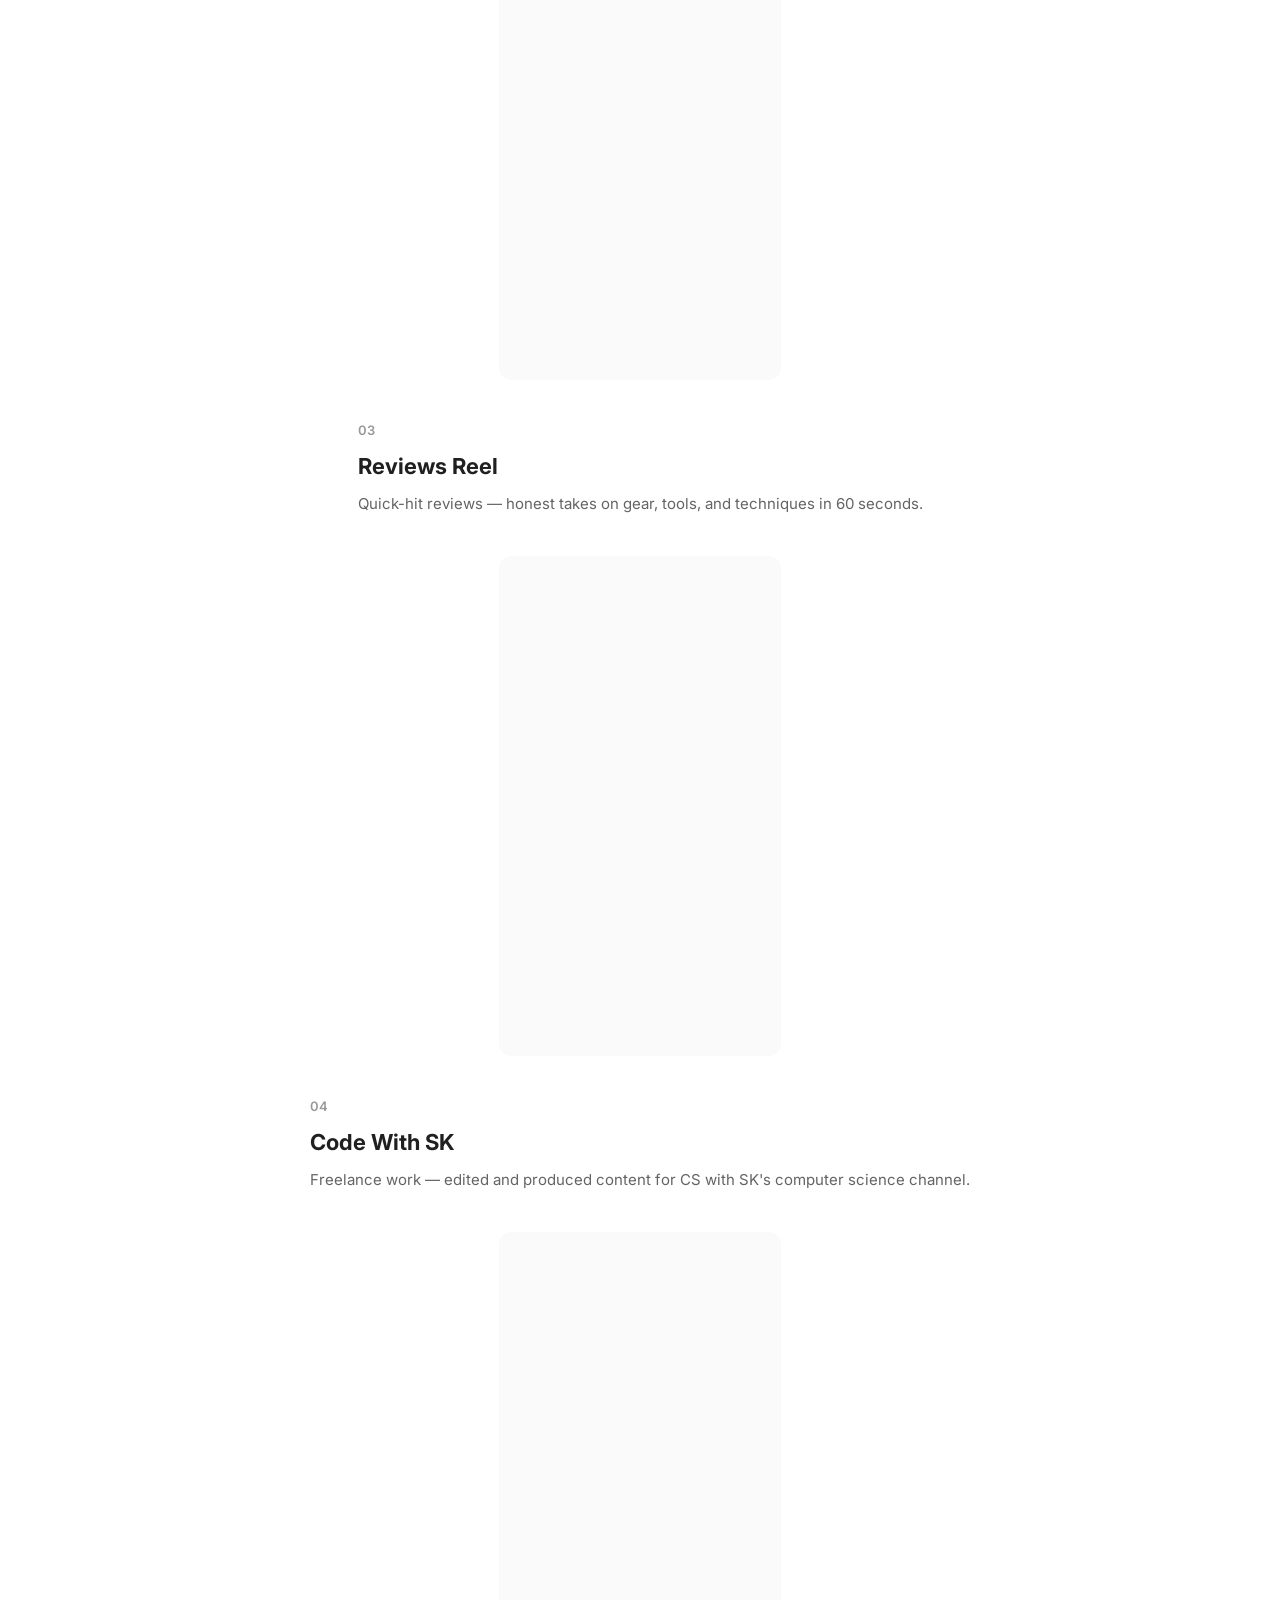
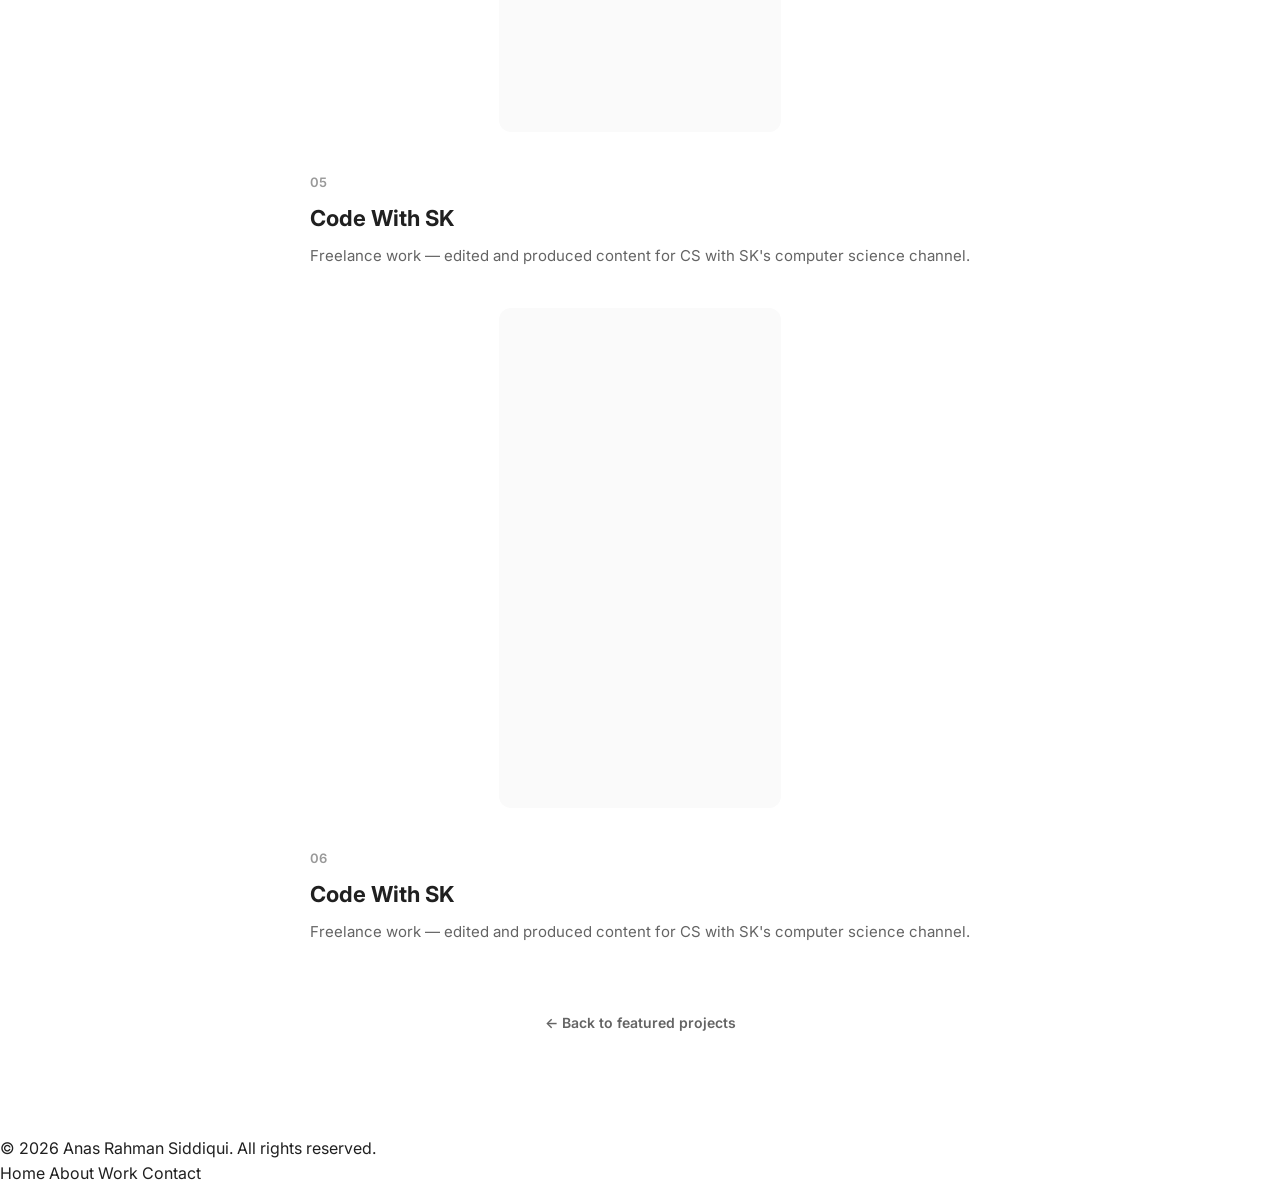
==== commit 3a05eed5: "restructure: move inline CSS to style.css, add README/.gitignore, remove QUESTIONNAIRE.md, update re" ====
--- a/works.html
+++ b/works.html
@@ -9,115 +9,6 @@
   <link rel="preconnect" href="https://fonts.gstatic.com" crossorigin>
   <link href="https://fonts.googleapis.com/css2?family=Inter:wght@400;500;600;700&display=swap" rel="stylesheet">
   <link rel="stylesheet" href="style.css">
-  <style>
-    /* Tabs */
-    .works-tabs {
-      display: flex;
-      justify-content: center;
-      gap: 8px;
-      margin-bottom: 48px;
-    }
-    .works-tab {
-      padding: 12px 28px;
-      font-size: 14px;
-      font-weight: 600;
-      border: 1px solid var(--color-border);
-      border-radius: var(--radius-pill);
-      background: transparent;
-      color: var(--color-secondary);
-      cursor: pointer;
-      transition: all var(--transition);
-      font-family: var(--font-body);
-    }
-    .works-tab:hover {
-      border-color: var(--color-primary);
-      color: var(--color-primary);
-    }
-    .works-tab.active {
-      background: var(--color-primary);
-      border-color: var(--color-primary);
-      color: var(--color-bg);
-    }
-
-    /* Category sections — hidden by default */
-    .works-category-section {
-      display: none;
-    }
-    .works-category-section.active {
-      display: block;
-    }
-
-    /* Grid — default 2 columns for vertical shorts */
-    .works-all-grid {
-      max-width: var(--max-width);
-      margin: 0 auto;
-      padding: 0 24px;
-      display: grid;
-      grid-template-columns: repeat(2, 1fr);
-      gap: 40px 28px;
-      justify-items: center;
-      align-items: start;
-    }
-    .works-all-horizontal {
-      grid-template-columns: 1fr;
-      max-width: 900px;
-    }
-    .works-all-grid .work-card {
-      display: flex;
-      flex-direction: column;
-      width: 100%;
-    }
-    .works-all-horizontal .work-card {
-      width: 100%;
-    }
-    .works-all-grid .video-container {
-      /* width set per video type */
-    }
-    .works-all-grid .video-container.video-horizontal {
-      width: 100%;
-    }
-
-
-    .works-all-grid .video-horizontal {
-      width: 100%;
-    }
-
-    /* Section header */
-    .works-section-title {
-      font-family: var(--font-heading);
-      font-size: 28px;
-      font-weight: 700;
-      margin-bottom: 8px;
-      text-align: center;
-    }
-    .works-section-desc {
-      font-size: 15px;
-      color: var(--color-secondary);
-      margin-bottom: 40px;
-      text-align: center;
-      max-width: 500px;
-      margin-left: auto;
-      margin-right: auto;
-    }
-
-    /* Back link */
-    .back-link {
-      display: inline-flex;
-      align-items: center;
-      gap: 8px;
-      font-size: 14px;
-      font-weight: 600;
-      color: var(--color-secondary);
-      transition: color var(--transition);
-    }
-    .back-link:hover { color: var(--color-primary); }
-    .works-back-wrapper { text-align: center; margin-top: 60px; }
-
-    .reveal { opacity: 0; transform: translateY(24px); transition: all 0.6s ease; }
-    .reveal.visible { opacity: 1; transform: translateY(0); }
-
-
-  </style>
 </head>
 <body>
 
--- a/style.css
+++ b/style.css
@@ -536,7 +536,7 @@
 }
 
 .work-meta {
-  padding: 0 4px;
+  padding: 20px 8px 8px;
 }
 
 .work-number {
@@ -584,8 +584,8 @@
   }
 
   .video-vertical {
-    max-height: 460px;
-    min-width: 240px;
+    height: 460px;
+    width: calc(460px * 9 / 16);
   }
 }
 
@@ -654,10 +654,7 @@
     grid-template-columns: 1fr;
   }
 
-  .works-all-grid .video-vertical {
-    max-height: 420px;
-    min-width: 200px;
-  }
+
 }
 
 /* ============================================
@@ -811,6 +808,39 @@
 .contact {
   background: var(--color-bg-alt);
   padding: 100px 0;
+}
+
+.contact-centered {
+  max-width: 500px;
+  margin: 0 auto;
+  padding: 0 24px;
+  text-align: center;
+}
+
+.contact-centered .contact-details {
+  justify-content: center;
+  align-items: center;
+}
+
+.btn-whatsapp {
+  display: inline-flex;
+  align-items: center;
+  gap: 10px;
+  padding: 16px 32px;
+  background: #25D366;
+  color: #fff;
+  font-family: var(--font-body);
+  font-size: 16px;
+  font-weight: 600;
+  border-radius: 12px;
+  text-decoration: none;
+  transition: transform 0.25s ease, box-shadow 0.25s ease;
+  margin-top: 32px;
+}
+
+.btn-whatsapp:hover {
+  transform: translateY(-2px);
+  box-shadow: 0 8px 24px rgba(37, 211, 102, 0.3);
 }
 
 .contact-container {
@@ -1274,3 +1304,147 @@
 .stat:hover .stat-number {
   transform: scale(1.05);
 }
+
+/* ============================================
+   DESKTOP-ONLY FIXES (laptop and above)
+   Does NOT affect mobile view
+   ============================================ */
+@media (min-width: 901px) {
+
+  /* 1. About section paragraph fully centered */
+  .section-desc {
+    margin-left: auto;
+    margin-right: auto;
+  }
+
+  /* 2. Vertical shorts 03 & 04 — force same row, no wrapping */
+  .work-row-vertical {
+    flex-wrap: nowrap;
+  }
+  .work-row-vertical .work-card {
+    flex: 0 0 281px;
+    background: var(--color-bg);
+    border-radius: 16px;
+    overflow: hidden;
+    box-shadow: 0 4px 20px rgba(0, 0, 0, 0.06);
+  }
+
+  /* 3. Portfolio horizontal videos — ensure full width rendering */
+  .work-row-horizontal .work-card {
+    width: 100%;
+    background: var(--color-bg);
+    border-radius: 16px;
+    overflow: hidden;
+    box-shadow: 0 4px 20px rgba(0, 0, 0, 0.06);
+  }
+
+  /* 4. Get in Touch — content properly positioned */
+  .contact-header {
+    max-width: var(--max-width);
+    margin: 0 auto;
+    padding: 0 24px;
+    text-align: center;
+    margin-bottom: 60px;
+  }
+
+}
+
+/* ============================================
+   WORKS PAGE — Tabs
+   ============================================ */
+.works-tabs {
+  display: flex;
+  justify-content: center;
+  gap: 8px;
+  margin-bottom: 48px;
+}
+.works-tab {
+  padding: 12px 28px;
+  font-size: 14px;
+  font-weight: 600;
+  border: 1px solid var(--color-border);
+  border-radius: var(--radius-pill);
+  background: transparent;
+  color: var(--color-secondary);
+  cursor: pointer;
+  transition: all var(--transition);
+  font-family: var(--font-body);
+}
+.works-tab:hover {
+  border-color: var(--color-primary);
+  color: var(--color-primary);
+}
+.works-tab.active {
+  background: var(--color-primary);
+  border-color: var(--color-primary);
+  color: var(--color-bg);
+}
+
+/* Category sections — hidden by default */
+.works-category-section {
+  display: none;
+}
+.works-category-section.active {
+  display: block;
+}
+
+/* Works grid — default 2 columns for vertical shorts */
+.works-all-grid {
+  max-width: var(--max-width);
+  margin: 0 auto;
+  padding: 0 24px;
+  display: grid;
+  grid-template-columns: repeat(2, 1fr);
+  gap: 40px 28px;
+  justify-items: center;
+  align-items: start;
+}
+.works-all-horizontal {
+  grid-template-columns: 1fr;
+  max-width: 900px;
+}
+.works-all-grid .work-card {
+  display: flex;
+  flex-direction: column;
+  width: 100%;
+}
+.works-all-horizontal .work-card {
+  width: 100%;
+}
+.works-all-grid .video-container.video-horizontal {
+  width: 100%;
+}
+.works-all-grid .video-horizontal {
+  width: 100%;
+}
+
+/* Works section header */
+.works-section-title {
+  font-family: var(--font-heading);
+  font-size: 28px;
+  font-weight: 700;
+  margin-bottom: 8px;
+  text-align: center;
+}
+.works-section-desc {
+  font-size: 15px;
+  color: var(--color-secondary);
+  margin-bottom: 40px;
+  text-align: center;
+  max-width: 500px;
+  margin-left: auto;
+  margin-right: auto;
+}
+
+/* Back link */
+.back-link {
+  display: inline-flex;
+  align-items: center;
+  gap: 8px;
+  font-size: 14px;
+  font-weight: 600;
+  color: var(--color-secondary);
+  transition: color var(--transition);
+}
+.back-link:hover { color: var(--color-primary); }
+.works-back-wrapper { text-align: center; margin-top: 60px; }
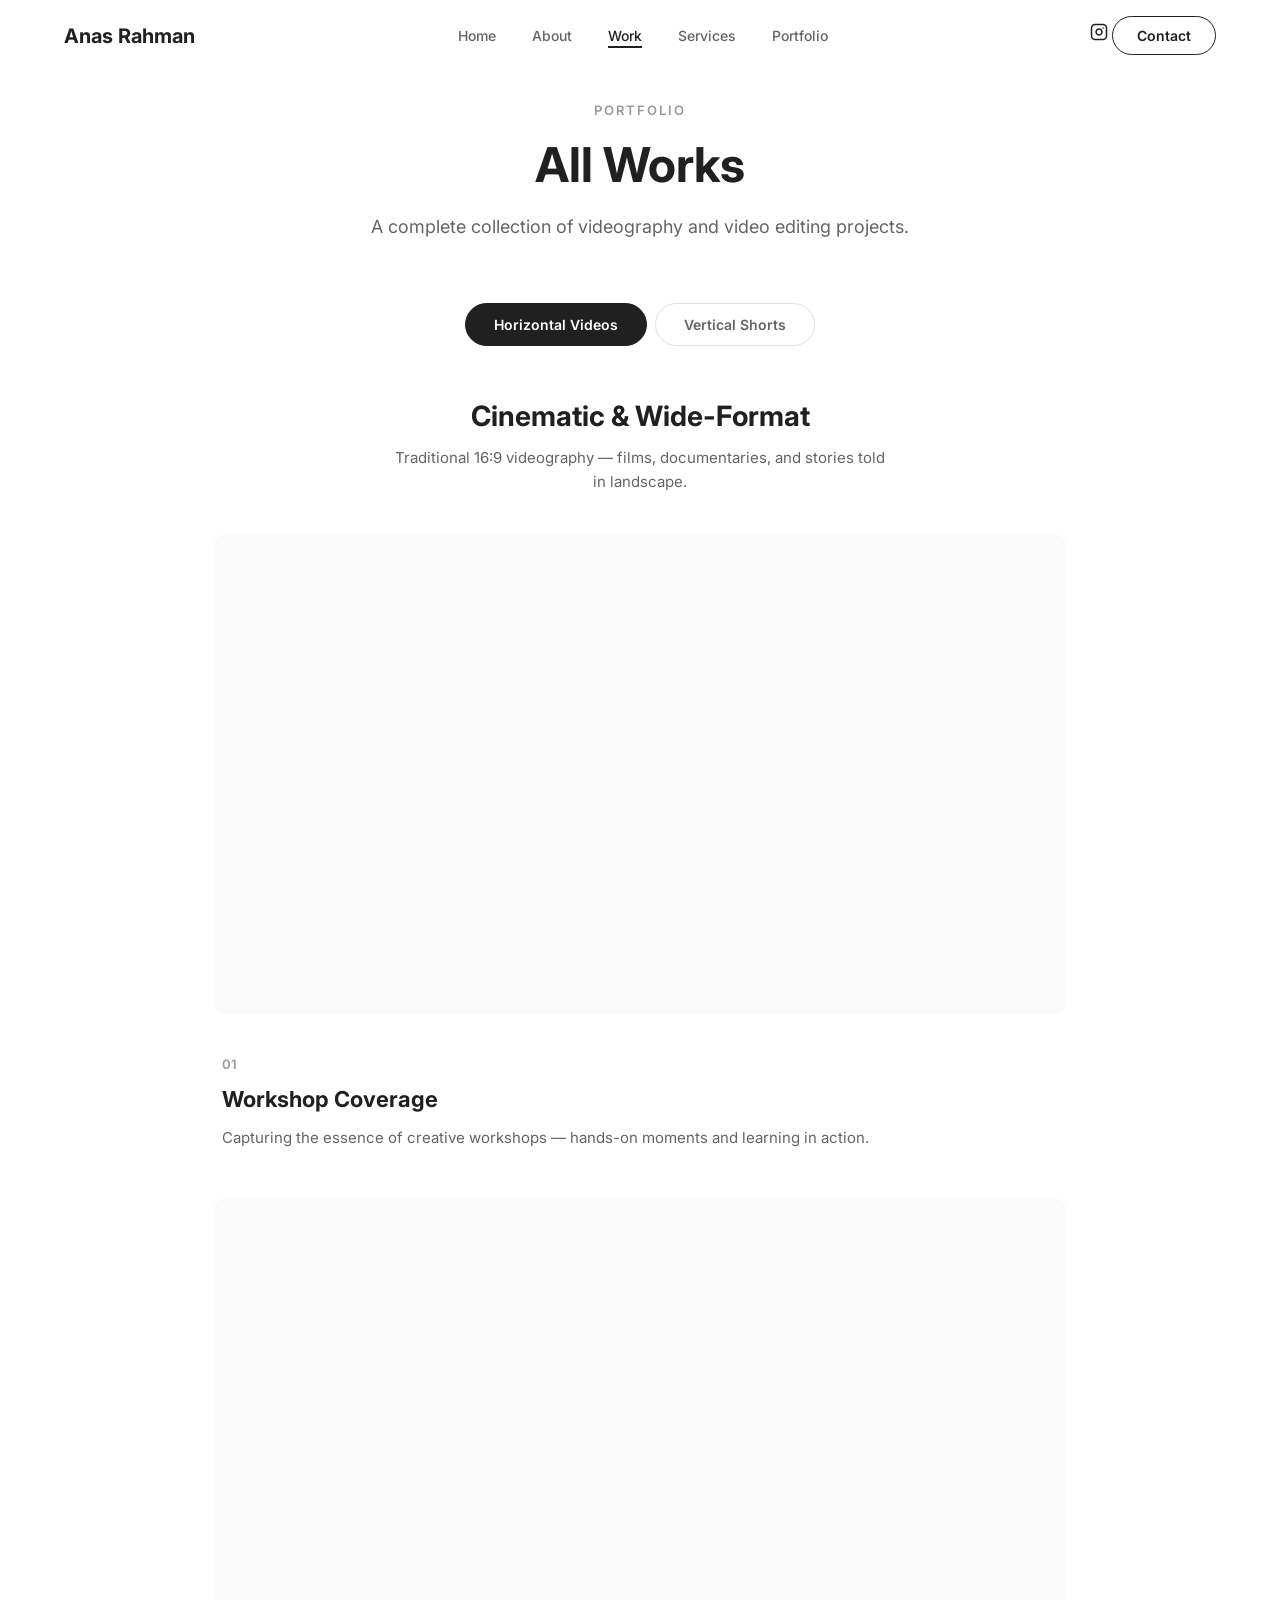
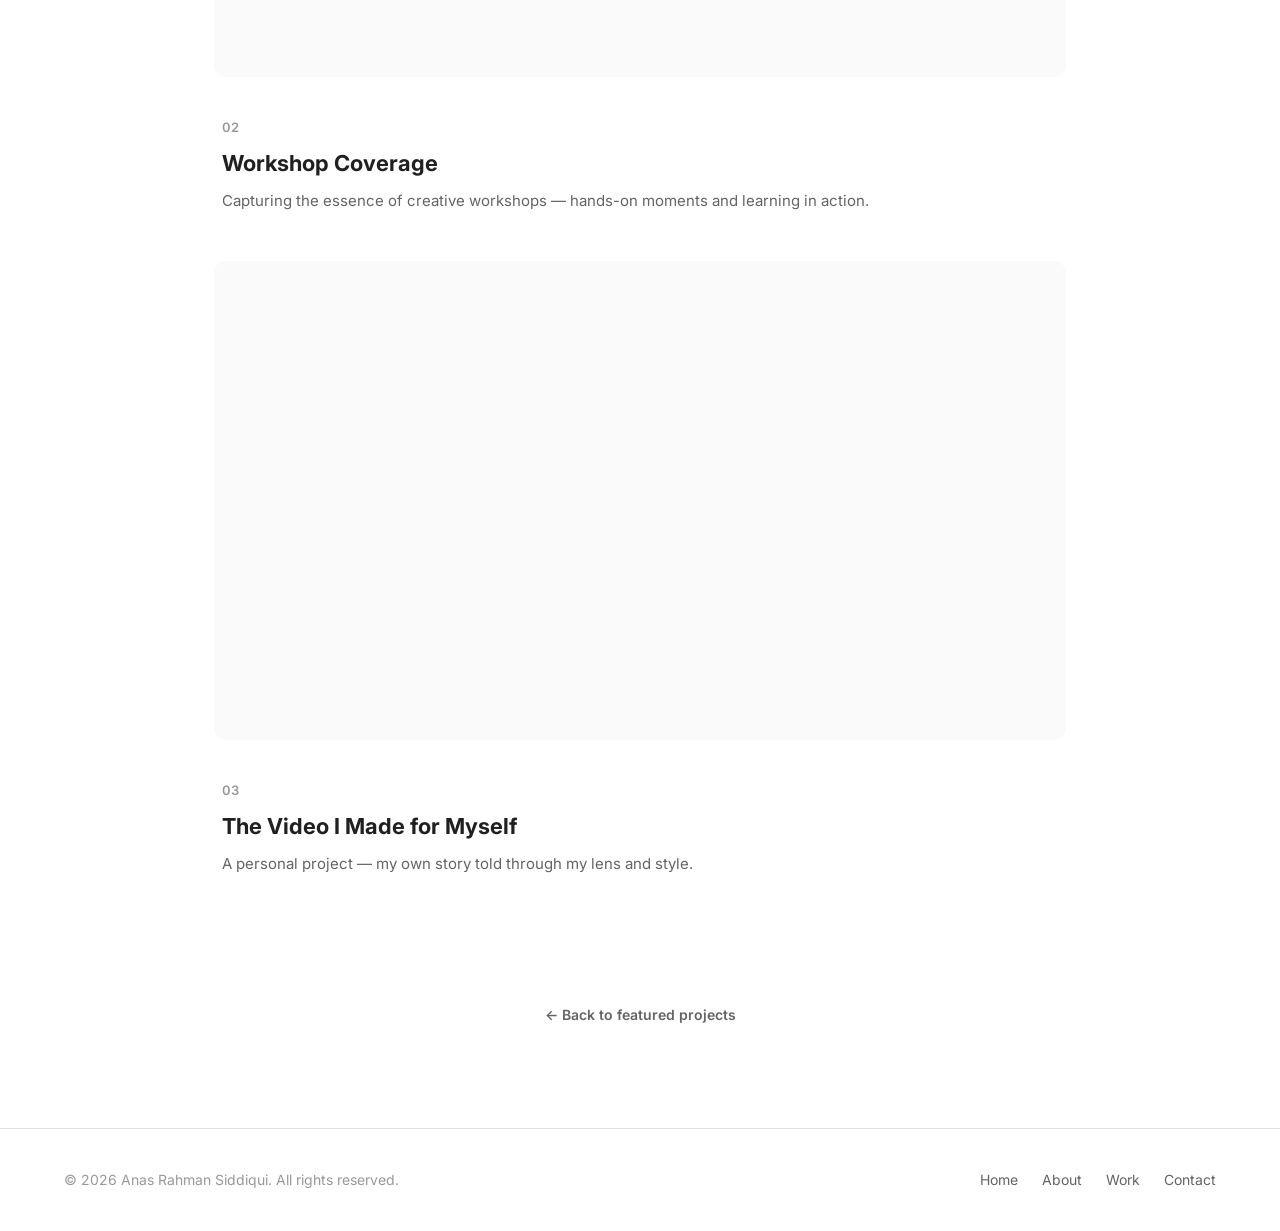
==== commit 567e9cdc: "fix: works page shorts — 2 per row in 3 separate rows" ====
--- a/works.html
+++ b/works.html
@@ -21,9 +21,14 @@
         <li><a href="index.html#about" class="nav-link">About</a></li>
         <li><a href="index.html#works" class="nav-link active">Work</a></li>
         <li><a href="index.html#services" class="nav-link">Services</a></li>
-        <li><a href="index.html#blog" class="nav-link">Blog</a></li>
+        <li><a href="index.html#blog" class="nav-link">Portfolio</a></li>
       </ul>
-      <a href="index.html#contact" class="nav-cta">Contact</a>
+      <div class="nav-actions">
+        <a href="https://instagram.com/anasrahmansiddiqui" target="_blank" rel="noopener" class="nav-instagram" aria-label="Instagram">
+          <svg width="18" height="18" viewBox="0 0 24 24" fill="none" stroke="currentColor" stroke-width="2" stroke-linecap="round" stroke-linejoin="round"><rect x="2" y="2" width="20" height="20" rx="5" ry="5"/><path d="M16 11.37A4 4 0 1 1 12.63 8 4 4 0 0 1 16 11.37z"/><line x1="17.5" y1="6.5" x2="17.51" y2="6.5"/></svg>
+        </a>
+        <a href="https://wa.me/923122842977?text=Hi%20Anas%2C%20I%27d%20like%20to%20discuss%20a%20video%20editing%20project." target="_blank" rel="noopener" class="nav-cta">Contact</a>
+      </div>
       <button class="nav-toggle" id="navToggle" aria-label="Toggle menu">
         <span></span><span></span><span></span>
       </button>
@@ -96,6 +101,7 @@
         <div class="works-section-title reveal">YouTube Shorts &amp; Reels</div>
         <p class="works-section-desc reveal">Quick, impactful vertical content — 9:16 format optimized for mobile and Shorts.</p>
 
+        <!-- Row 1: Shorts 1 & 2 -->
         <div class="work-row-vertical">
 
           <!-- S1 — Reviews Reel -->
@@ -122,6 +128,11 @@
             </div>
           </div>
 
+        </div>
+
+        <!-- Row 2: Shorts 3 & 4 -->
+        <div class="work-row-vertical">
+
           <!-- S3 — Reviews Reel -->
           <div class="work-card reveal">
             <div class="video-container video-vertical">
@@ -145,6 +156,11 @@
               <p class="work-desc">Freelance work — edited and produced content for CS with SK's computer science channel.</p>
             </div>
           </div>
+
+        </div>
+
+        <!-- Row 3: Shorts 5 & 6 -->
+        <div class="work-row-vertical">
 
           <!-- S5 — Code With SK -->
           <div class="work-card reveal">
--- a/style.css
+++ b/style.css
@@ -82,6 +82,8 @@
   color: var(--color-secondary);
   max-width: 600px;
   line-height: 1.7;
+  margin-left: auto;
+  margin-right: auto;
 }
 
 /* ============================================
@@ -440,13 +442,14 @@
   justify-content: center;
   align-items: flex-start;
   gap: 32px;
-  flex-wrap: wrap;
+  flex-wrap: nowrap;
 }
 
 .work-row-vertical .work-card {
   display: flex;
   flex-direction: column;
-  flex: 0 0 auto;
+  flex: 0 0 281px;
+  max-width: 281px;
 }
 
 /* Ensure both vertical shorts are the same height */
@@ -470,6 +473,12 @@
   .work-row-vertical {
     flex-direction: column;
     align-items: center;
+    flex-wrap: nowrap;
+  }
+
+  .work-row-vertical .work-card {
+    flex: 0 0 auto;
+    max-width: 304px;
   }
 
   .work-row-vertical .video-vertical {
@@ -729,6 +738,8 @@
   .services-grid {
     grid-template-columns: 1fr;
   }
+}
+
 /* ============================================
    CHANNELS
    ============================================ */
@@ -892,6 +903,16 @@
   color: var(--color-secondary);
 }
 
+.contact-text[href] {
+  color: var(--color-primary);
+  text-decoration: none;
+  transition: opacity var(--transition);
+}
+
+.contact-text[href]:hover {
+  opacity: 0.7;
+}
+
 .contact-form {
   display: flex;
   flex-direction: column;
@@ -1311,11 +1332,7 @@
    ============================================ */
 @media (min-width: 901px) {
 
-  /* 1. About section paragraph fully centered */
-  .section-desc {
-    margin-left: auto;
-    margin-right: auto;
-  }
+  /* 1. About section paragraph — already centered via base .section-desc */
 
   /* 2. Vertical shorts 03 & 04 — force same row, no wrapping */
   .work-row-vertical {
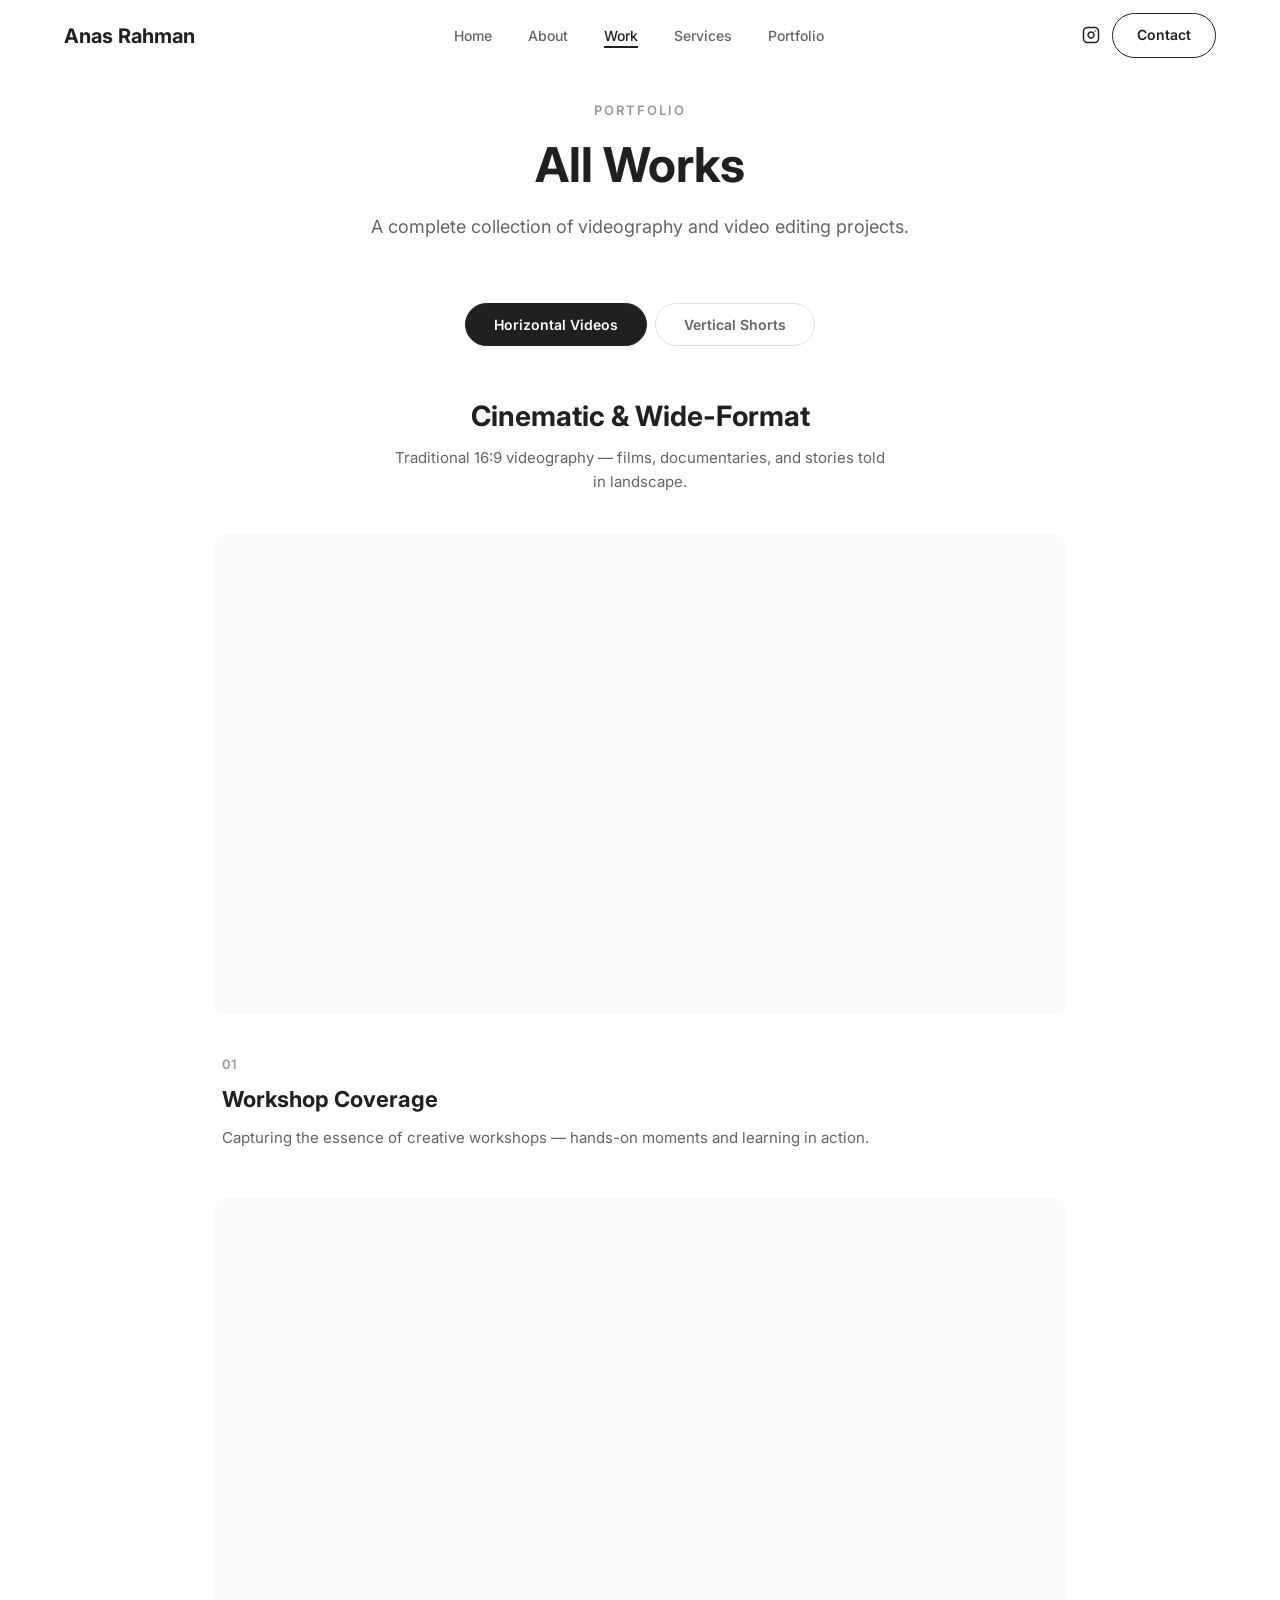
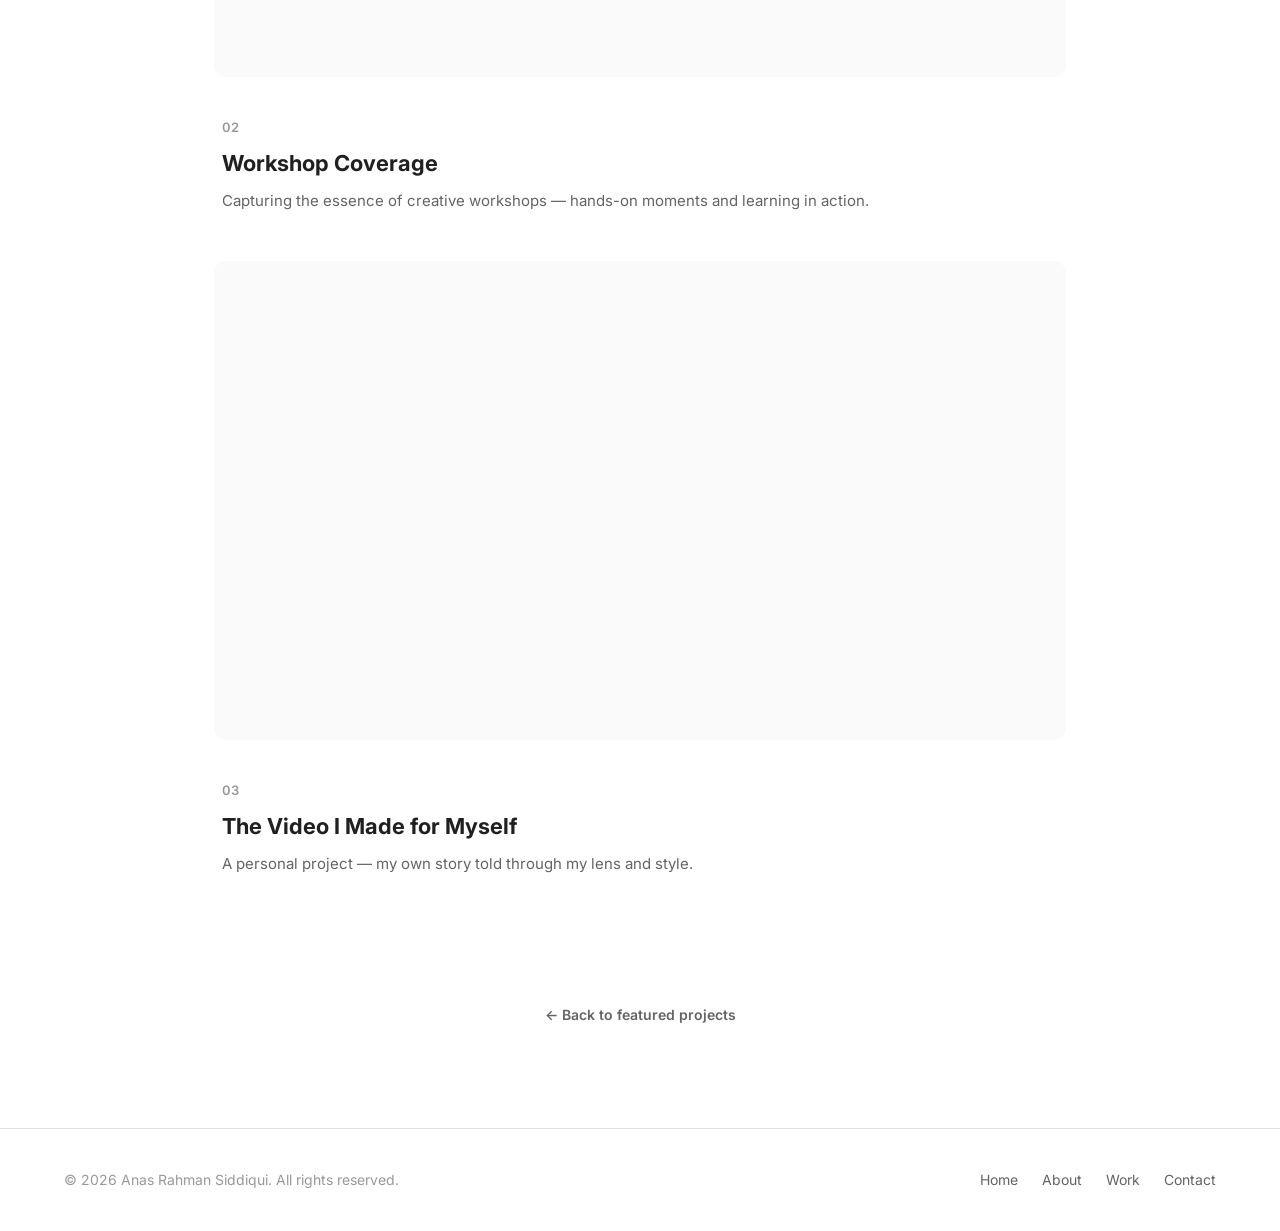
==== commit 100c626a: "feat: works page shorts 3 per row on desktop" ====
--- a/works.html
+++ b/works.html
@@ -101,8 +101,8 @@
         <div class="works-section-title reveal">YouTube Shorts &amp; Reels</div>
         <p class="works-section-desc reveal">Quick, impactful vertical content — 9:16 format optimized for mobile and Shorts.</p>
 
-        <!-- Row 1: Shorts 1 & 2 -->
-        <div class="work-row-vertical">
+        <!-- Row 1: Shorts 1, 2 & 3 -->
+        <div class="work-row-vertical work-row-3">
 
           <!-- S1 — Reviews Reel -->
           <div class="work-card reveal">
@@ -128,11 +128,6 @@
             </div>
           </div>
 
-        </div>
-
-        <!-- Row 2: Shorts 3 & 4 -->
-        <div class="work-row-vertical">
-
           <!-- S3 — Reviews Reel -->
           <div class="work-card reveal">
             <div class="video-container video-vertical">
@@ -145,6 +140,11 @@
             </div>
           </div>
 
+        </div>
+
+        <!-- Row 2: Shorts 4, 5 & 6 -->
+        <div class="work-row-vertical work-row-3">
+
           <!-- S4 — Code With SK -->
           <div class="work-card reveal">
             <div class="video-container video-vertical">
@@ -156,11 +156,6 @@
               <p class="work-desc">Freelance work — edited and produced content for CS with SK's computer science channel.</p>
             </div>
           </div>
-
-        </div>
-
-        <!-- Row 3: Shorts 5 & 6 -->
-        <div class="work-row-vertical">
 
           <!-- S5 — Code With SK -->
           <div class="work-card reveal">
--- a/style.css
+++ b/style.css
@@ -183,6 +183,24 @@
   width: 100%;
 }
 
+.nav-actions {
+  display: flex;
+  align-items: center;
+  gap: 12px;
+}
+
+.nav-instagram {
+  display: flex;
+  align-items: center;
+  justify-content: center;
+  color: var(--color-primary);
+  transition: opacity var(--transition);
+}
+
+.nav-instagram:hover {
+  opacity: 0.7;
+}
+
 .nav-cta {
   font-size: 14px;
   font-weight: 600;
@@ -465,6 +483,22 @@
   justify-content: flex-start;
 }
 
+/* Works page: 3 shorts per row on desktop */
+.work-row-3 .work-card {
+  flex: 0 0 281px;
+  max-width: 281px;
+}
+
+@media (min-width: 1200px) {
+  .work-row-3 {
+    flex-wrap: nowrap;
+  }
+  .work-row-3 .work-card {
+    flex: 0 0 281px;
+    max-width: 281px;
+  }
+}
+
 @media (max-width: 900px) {
   .work-row-horizontal {
     grid-template-columns: 1fr;
